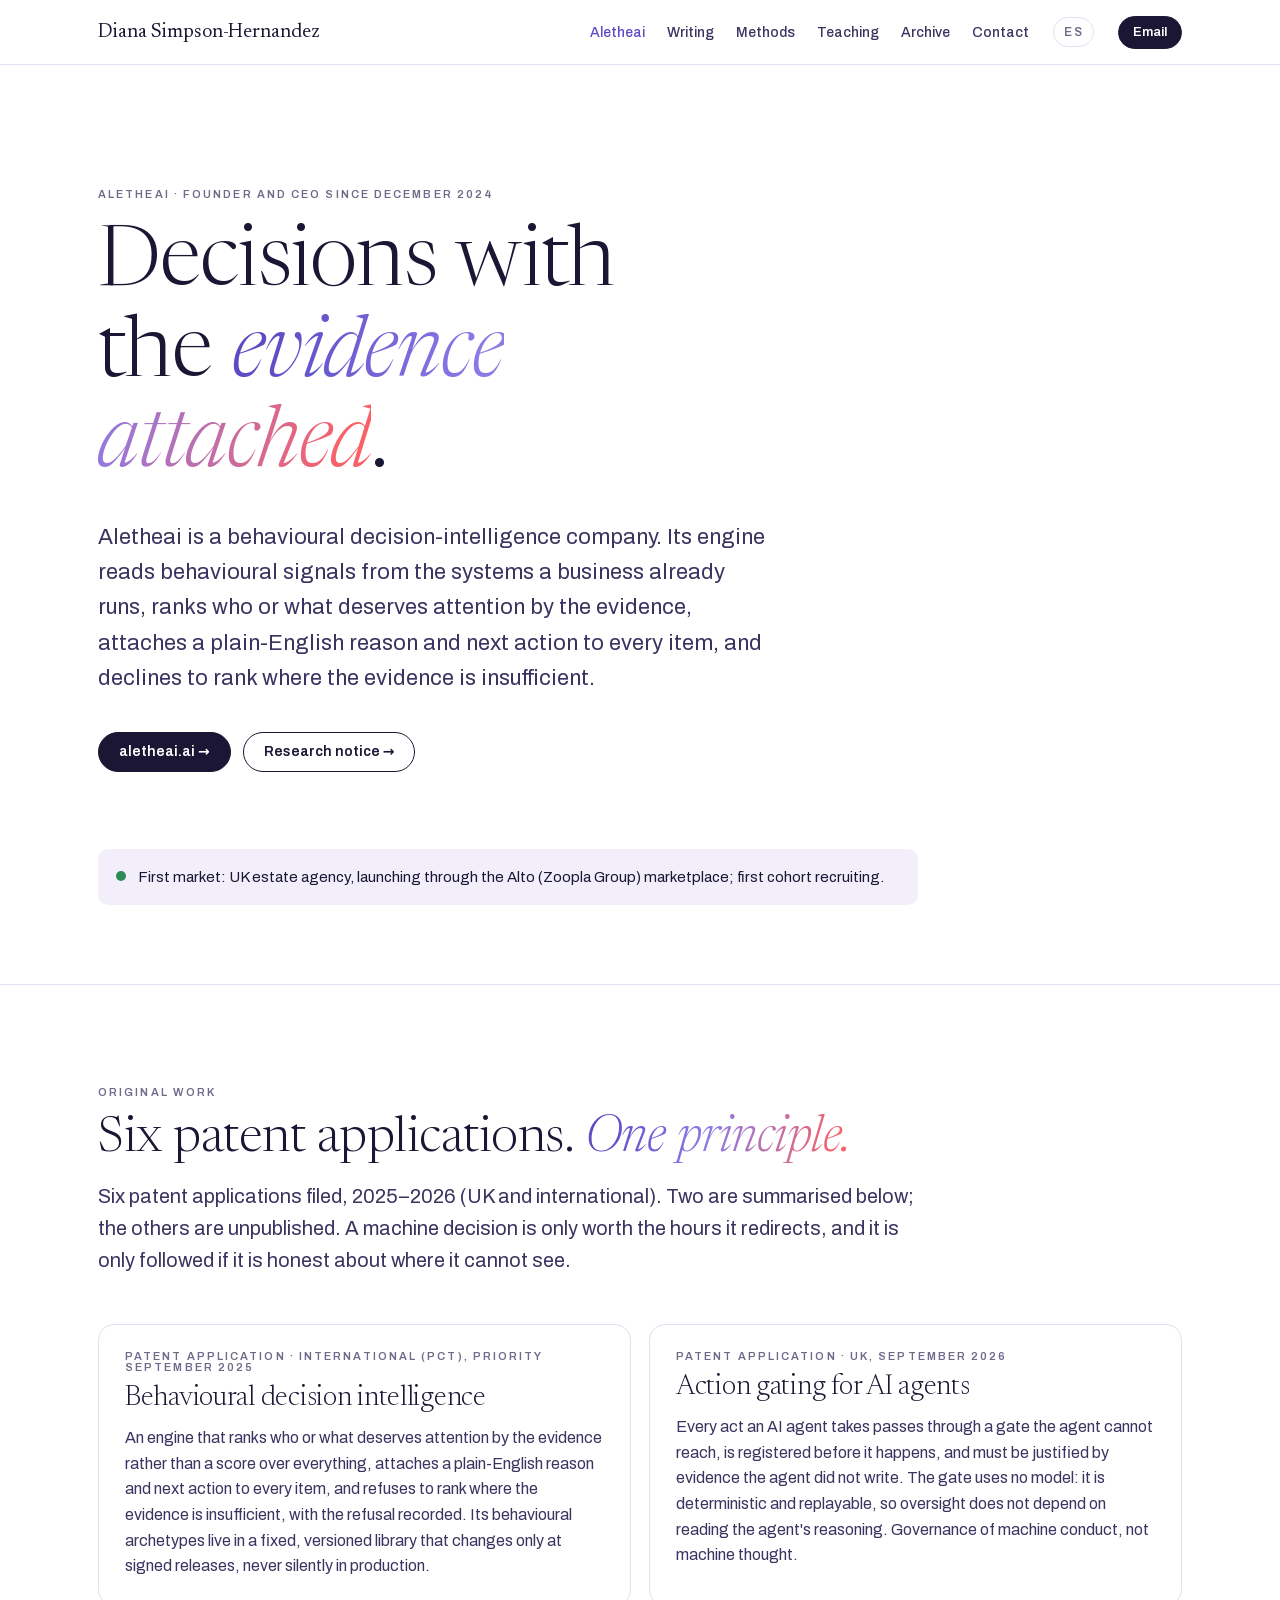
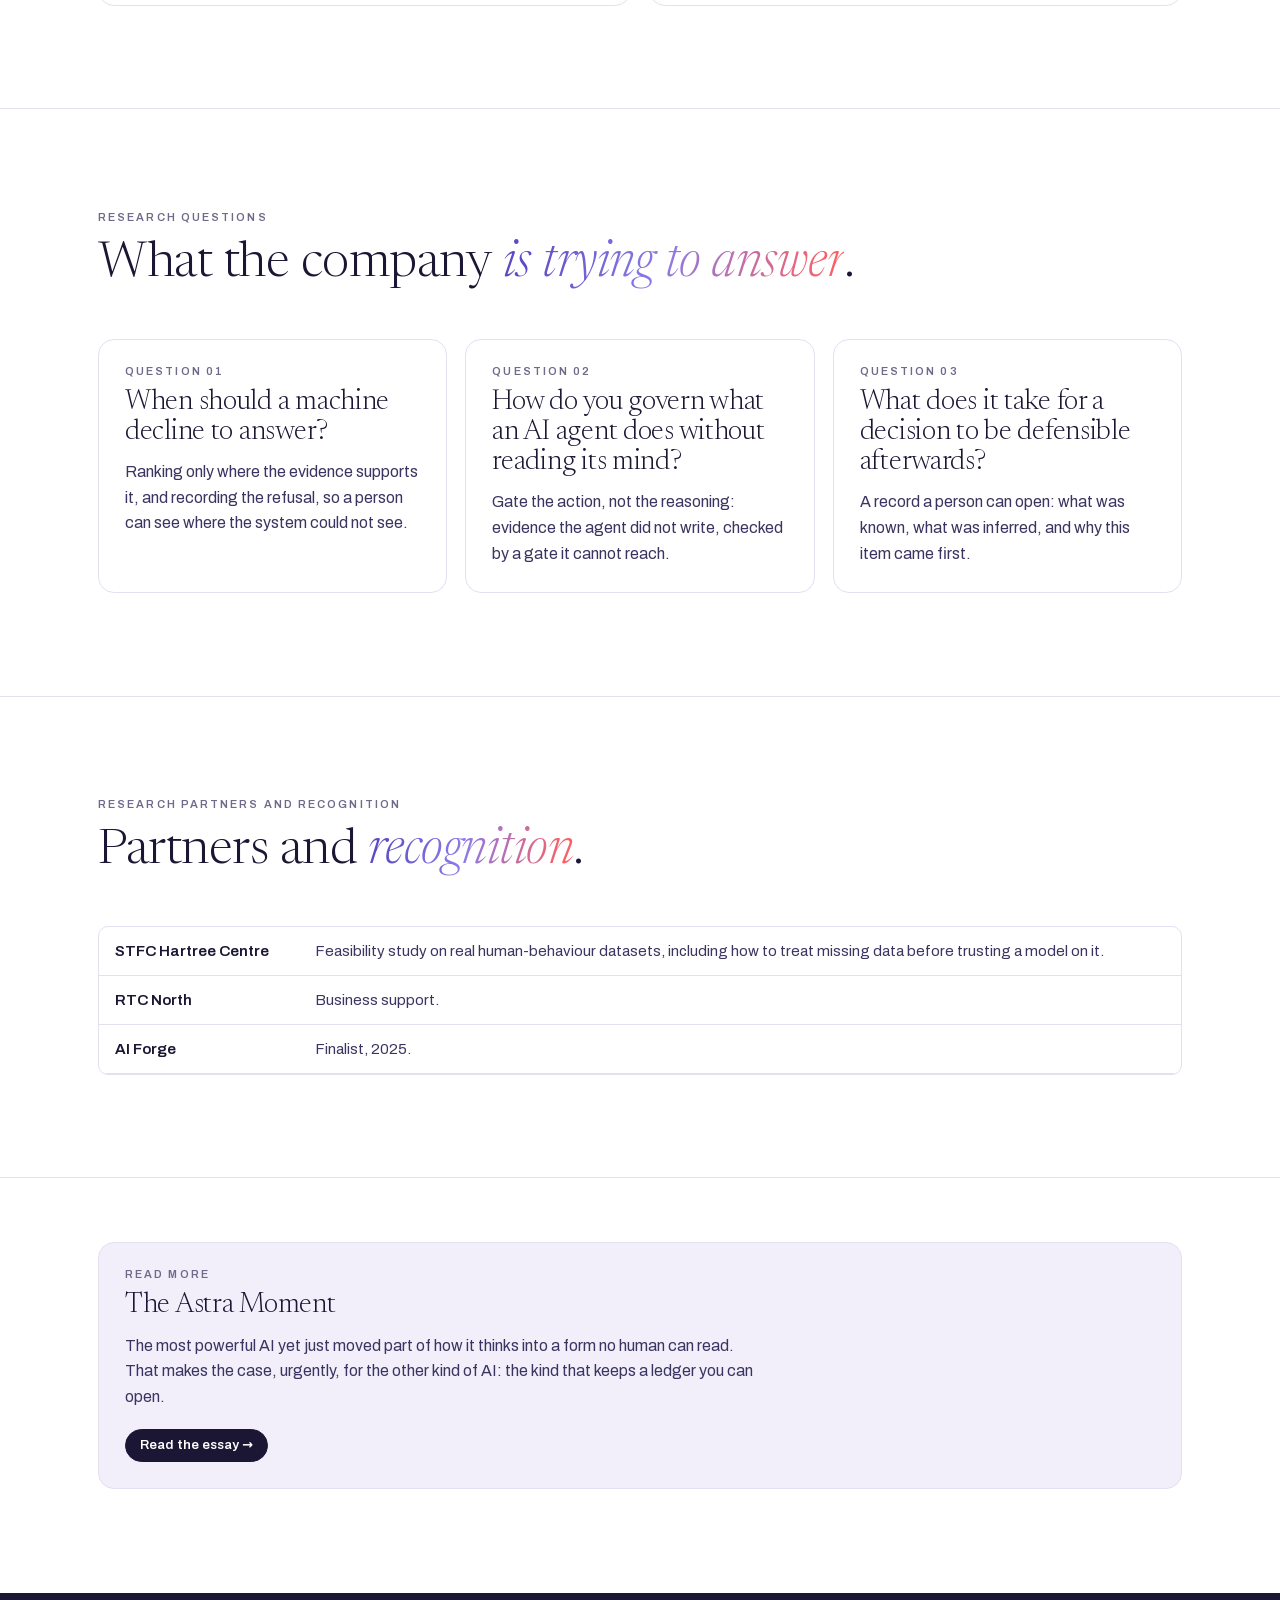
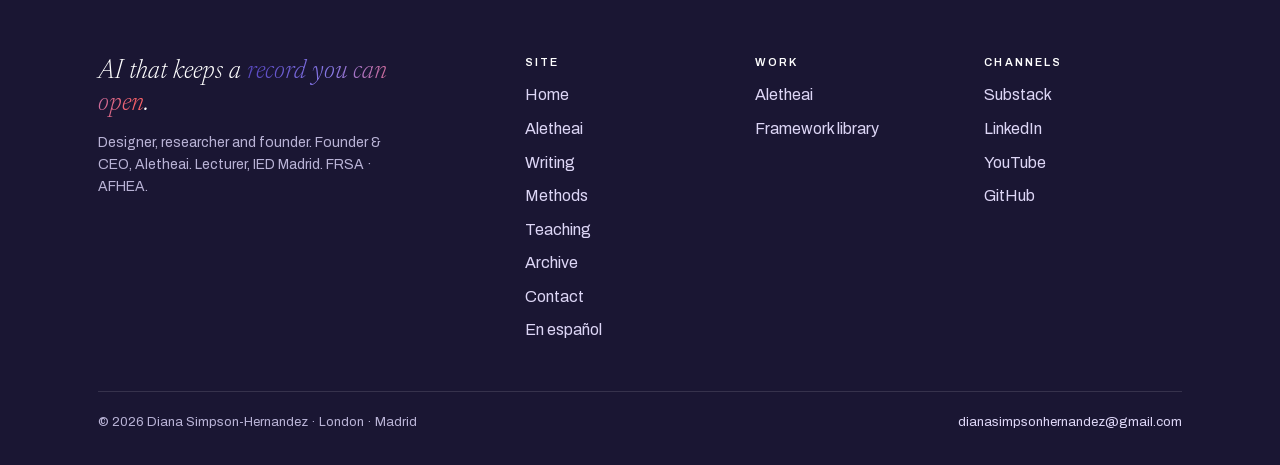
==== aletheai/index.html @ 9b70b7a6 "Site v5 live: researcher, entrepreneur and lecturer profile" ====
<!DOCTYPE html>
<html lang="en">
<head>
<meta charset="utf-8">
<meta name="viewport" content="width=device-width, initial-scale=1">
<title>Aletheai — behavioural decision intelligence | Diana Simpson-Hernandez</title>
<meta name="description" content="Aletheai ranks who deserves attention by the evidence, explains every ranking in plain English, and declines to rank where the evidence runs out. Six patent applications filed. Founded by Diana Simpson-Hernandez.">
<link rel="canonical" href="https://dianasimpsonhernandez.com/aletheai/">

<meta name="robots" content="index,follow,max-image-preview:large">
<meta name="author" content="Diana Simpson-Hernandez">
<meta name="theme-color" content="#1A1633">
<meta property="og:type" content="website">
<meta property="og:site_name" content="Diana Simpson-Hernandez">
<meta property="og:locale" content="en_GB">
<meta property="og:url" content="https://dianasimpsonhernandez.com/aletheai/">
<meta property="og:title" content="Decisions with the evidence attached.">
<meta property="og:description" content="Aletheai ranks who deserves attention by the evidence, explains every ranking in plain English, and declines to rank where the evidence runs out. Six patent applications filed. Founded by Diana Simpson-Hernandez.">
<meta property="og:image" content="https://dianasimpsonhernandez.com/assets/og/aletheai.png">
<meta property="og:image:width" content="1200"><meta property="og:image:height" content="630">
<meta property="og:image:alt" content="Decisions with the evidence attached.">
<meta name="twitter:card" content="summary_large_image">
<meta name="twitter:title" content="Decisions with the evidence attached.">
<meta name="twitter:description" content="Aletheai ranks who deserves attention by the evidence, explains every ranking in plain English, and declines to rank where the evidence runs out. Six patent applications filed. Founded by Diana Simpson-Hernandez.">
<meta name="twitter:image" content="https://dianasimpsonhernandez.com/assets/og/aletheai.png">
<link rel="icon" href="/assets/favicon.svg" type="image/svg+xml">
<link rel="icon" href="/favicon.ico" sizes="48x48">
<link rel="apple-touch-icon" href="/assets/apple-touch-icon.png">
<link rel="manifest" href="/assets/site.webmanifest">
<link rel="preload" href="/assets/fonts/Newsreader-var.woff2" as="font" type="font/woff2" crossorigin>
<link rel="preload" href="/assets/fonts/Archivo-var.woff2" as="font" type="font/woff2" crossorigin>
<link rel="stylesheet" href="/assets/fonts/fonts.css">
<link rel="stylesheet" href="/styles/site.css">
<link rel="sitemap" type="application/xml" href="/sitemap.xml">
<link rel="alternate" type="application/rss+xml" title="Diana Simpson-Hernandez on Substack" href="https://dianasimpsonhernandez.substack.com/feed">
<script defer src="https://cloud.umami.is/script.js" data-website-id="a98055b4-17b2-4091-b09e-3b3b5b34b4ad"></script>
<script type="application/ld+json">{"@context": "https://schema.org", "@graph": [{"@type": "Person", "@id": "https://dianasimpsonhernandez.com/#person", "name": "Diana Simpson-Hernandez", "alternateName": "Diana Simpson Hernandez", "url": "https://dianasimpsonhernandez.com/", "image": "https://dianasimpsonhernandez.com/assets/dshlogo.png", "jobTitle": "Founder & CEO, Aletheai", "description": "Designer, researcher and founder. Founder and CEO of Aletheai (behavioural decision intelligence; six patent applications filed). Lecturer at IED Madrid; mentor at London College of Communication (UAL). FRSA, AFHEA.", "email": "mailto:dianasimpsonhernandez@gmail.com", "knowsLanguage": ["en", "es"], "knowsAbout": ["Decision intelligence", "AI governance", "AI assurance", "Behavioural design", "Product design", "Speculative design", "AI-native product development"], "alumniOf": [{"@type": "CollegeOrUniversity", "name": "Royal College of Art"}, {"@type": "CollegeOrUniversity", "name": "Central Saint Martins, University of the Arts London"}], "memberOf": [{"@type": "Organization", "name": "Royal Society of Arts"}, {"@type": "Organization", "name": "Advance HE (Higher Education Academy)"}], "worksFor": {"@type": "Organization", "name": "Aletheai", "url": "https://aletheai.ai"}, "affiliation": [{"@type": "CollegeOrUniversity", "name": "IED Madrid"}, {"@type": "CollegeOrUniversity", "name": "London College of Communication, University of the Arts London"}], "sameAs": ["https://dianasimpsonhernandez.substack.com", "https://linkedin.com/in/dianasimpson", "https://www.youtube.com/@DianaSimpsonHernandez", "https://github.com/dsimpsonh", "https://aletheai.ai", "https://substack.com/@dianasimpsonhernandez"]}, {"@type": "WebSite", "@id": "https://dianasimpsonhernandez.com/#website", "url": "https://dianasimpsonhernandez.com/", "name": "Diana Simpson-Hernandez", "publisher": {"@id": "https://dianasimpsonhernandez.com/#person"}, "inLanguage": ["en-GB", "es"]}, {"@type": "Organization", "name": "Aletheai", "url": "https://aletheai.ai", "founder": {"@id": "https://dianasimpsonhernandez.com/#person"}, "foundingDate": "2024-12"}, {"@type": "BreadcrumbList", "itemListElement": [{"@type": "ListItem", "position": 1, "name": "Home", "item": "https://dianasimpsonhernandez.com/"}, {"@type": "ListItem", "position": 2, "name": "Aletheai", "item": "https://dianasimpsonhernandez.com/aletheai/"}]}]}</script>
</head>
<body>
<a class="skip" href="#main">Skip to content</a>
<header class="nav"><div class="wrap">
<a class="brand" href="/">Diana Simpson-Hernandez</a>
<ul><li><a href="/aletheai/" aria-current="page">Aletheai</a></li><li><a href="/writing/">Writing</a></li><li><a href="/methods/">Methods</a></li><li><a href="/teaching/">Teaching</a></li><li><a href="/archive/">Archive</a></li><li><a href="/contact/">Contact</a></li></ul>
<a class="lang" href="/es/" hreflang="es" lang="es" title="En español">ES</a>
<a href="mailto:dianasimpsonhernandez@gmail.com" class="btn sm cta" data-umami-event="email_click" data-umami-event-position="nav">Email</a>
</div></header>
<main id="main">

<section class="hero" style="border-top:0"><div class="wrap">
<span class="lab">Aletheai · founder and CEO since December 2024</span>
<h1 class="" style="margin-top:14px">Decisions with the <em>evidence attached</em>.</h1>
<p class="sub">Aletheai is a behavioural decision-intelligence company. Its engine reads behavioural signals from the systems a business already runs, ranks who or what deserves attention by the evidence, attaches a plain-English reason and next action to every item, and declines to rank where the evidence is insufficient.</p>
<div class="row"><a href="https://aletheai.ai" class="btn" data-umami-event="cta_click" data-umami-event-kind="aletheai-link" data-umami-event-position="aletheai-hero" target="_blank" rel="noopener">aletheai.ai →</a><a href="https://aletheai.ai/research-notice" class="btn ghost" data-umami-event="cta_click" data-umami-event-kind="aletheai-link" data-umami-event-position="aletheai-hero" target="_blank" rel="noopener">Research notice →</a></div>
</div></section>
<section class="tight" style="border-top:0;padding-top:0"><div class="wrap"><p class="status"><b></b><span>First market: UK estate agency, launching through the Alto (Zoopla Group) marketplace; first cohort recruiting.</span></p></div></section>
<section id="patents"><div class="wrap">
<div class="sh"><span class="lab">Original work</span><h2>Six patent applications. <em>One principle.</em></h2><p class="lede">Six patent applications filed, 2025–2026 (UK and international). Two are summarised below; the others are unpublished. A machine decision is only worth the hours it redirects, and it is only followed if it is honest about where it cannot see.</p></div>
<div class="grid g2x"><div class="card"><span class="lab">Patent application · international (PCT), priority September 2025</span><h3>Behavioural decision intelligence</h3><p>An engine that ranks who or what deserves attention by the evidence rather than a score over everything, attaches a plain-English reason and next action to every item, and refuses to rank where the evidence is insufficient, with the refusal recorded. Its behavioural archetypes live in a fixed, versioned library that changes only at signed releases, never silently in production.</p></div><div class="card"><span class="lab">Patent application · UK, September 2026</span><h3>Action gating for AI agents</h3><p>Every act an AI agent takes passes through a gate the agent cannot reach, is registered before it happens, and must be justified by evidence the agent did not write. The gate uses no model: it is deterministic and replayable, so oversight does not depend on reading the agent's reasoning. Governance of machine conduct, not machine thought.</p></div></div>
</div></section>
<section id="questions"><div class="wrap">
<div class="sh"><span class="lab">Research questions</span><h2>What the company <em>is trying to answer</em>.</h2></div>
<div class="grid g3 qgrid"><div class="card q"><span class="lab"></span><h3>When should a machine decline to answer?</h3><p>Ranking only where the evidence supports it, and recording the refusal, so a person can see where the system could not see.</p></div><div class="card q"><span class="lab"></span><h3>How do you govern what an AI agent does without reading its mind?</h3><p>Gate the action, not the reasoning: evidence the agent did not write, checked by a gate it cannot reach.</p></div><div class="card q"><span class="lab"></span><h3>What does it take for a decision to be defensible afterwards?</h3><p>A record a person can open: what was known, what was inferred, and why this item came first.</p></div></div>
</div></section>
<section id="partners"><div class="wrap">
<div class="sh"><span class="lab">Research partners and recognition</span><h2>Partners and <em>recognition</em>.</h2></div>
<div class="tbl"><table><tbody><tr><td><strong>STFC Hartree Centre</strong></td><td>Feasibility study on real human-behaviour datasets, including how to treat missing data before trusting a model on it.</td></tr><tr><td><strong>RTC North</strong></td><td>Business support.</td></tr><tr><td><strong>AI Forge</strong></td><td>Finalist, 2025.</td></tr></tbody></table></div>
</div></section>
<section class="tight"><div class="wrap"><div class="card tint" style="align-items:flex-start"><span class="lab">Read more</span>
<h3>The Astra Moment</h3><p style="max-width:70ch">The most powerful AI yet just moved part of how it thinks into a form no human can read. That makes the case, urgently, for the other kind of AI: the kind that keeps a ledger you can open.</p>
<div class="foot" style="justify-content:flex-start"><a href="https://dianasimpsonhernandez.substack.com/p/the-astra-moment" class="btn sm" data-umami-event="writing_open" data-umami-event-item="aletheai-page" target="_blank" rel="noopener">Read the essay →</a></div></div></div></section>
</main>
<footer><div class="wrap">
<div class="cols">
<div><p class="big">AI that keeps a <em class="grad">record you can open</em>.</p>
<p style="font-size:14px;max-width:38ch">Designer, researcher and founder. Founder &amp; CEO, Aletheai. Lecturer, IED Madrid. FRSA · AFHEA.</p></div>
<div><h4>Site</h4><ul><li><a href="/">Home</a></li><li><a href="/aletheai/">Aletheai</a></li><li><a href="/writing/">Writing</a></li><li><a href="/methods/">Methods</a></li><li><a href="/teaching/">Teaching</a></li><li><a href="/archive/">Archive</a></li><li><a href="/contact/">Contact</a></li><li><a href="/es/">En español</a></li></ul></div>
<div><h4>Work</h4><ul><li><a href="https://aletheai.ai" target="_blank" rel="noopener">Aletheai</a></li><li><a href="https://frameworks.dianasimpsonhernandez.com/">Framework library</a></li></ul></div>
<div><h4>Channels</h4><ul><li><a href="https://dianasimpsonhernandez.substack.com?utm_source=dsh-site&utm_medium=footer&utm_campaign=substack" target="_blank" rel="noopener" data-umami-event="channel_click" data-umami-event-channel="substack" data-umami-event-position="footer">Substack</a></li><li><a href="https://linkedin.com/in/dianasimpson?utm_source=dsh-site&utm_medium=footer&utm_campaign=linkedin" target="_blank" rel="noopener" data-umami-event="channel_click" data-umami-event-channel="linkedin" data-umami-event-position="footer">LinkedIn</a></li><li><a href="https://www.youtube.com/@DianaSimpsonHernandez?utm_source=dsh-site&utm_medium=footer&utm_campaign=youtube" target="_blank" rel="noopener" data-umami-event="channel_click" data-umami-event-channel="youtube" data-umami-event-position="footer">YouTube</a></li><li><a href="https://github.com/dsimpsonh?utm_source=dsh-site&utm_medium=footer&utm_campaign=github" target="_blank" rel="noopener" data-umami-event="channel_click" data-umami-event-channel="github" data-umami-event-position="footer">GitHub</a></li></ul></div>
</div>
<div class="base"><span>© 2026 Diana Simpson-Hernandez · London · Madrid</span>
<a href="mailto:dianasimpsonhernandez@gmail.com" data-umami-event="email_click" data-umami-event-position="footer">dianasimpsonhernandez@gmail.com</a></div>
</div></footer>
<script>
(function(){
  var toast;
  function say(addr,copied){
    if(!toast){toast=document.createElement('div');toast.className='etoast';toast.setAttribute('role','status');toast.setAttribute('aria-live','polite');document.body.appendChild(toast);}
    toast.innerHTML='<i>✓</i><div><b>'+addr+'</b> <span>'+(copied?'copied — opening your email app':'— opening your email app')+'</span></div>';
    toast.classList.add('on'); clearTimeout(toast._t); toast._t=setTimeout(function(){toast.classList.remove('on')},3800);
  }
  document.querySelectorAll('a[href^="mailto:"]').forEach(function(a){
    a.addEventListener('click',function(){
      var addr=a.getAttribute('href').slice(7).split('?')[0];
      var p=navigator.clipboard&&window.isSecureContext?navigator.clipboard.writeText(addr):Promise.reject();
      p.then(function(){say(addr,true)},function(){say(addr,false)});
    });
  });
})();
</script>
</body></html>
---- assets/fonts/fonts.css ----
@font-face{font-family:'Newsreader';font-style:normal;font-weight:300 500;font-display:swap;src:url('/assets/fonts/Newsreader-var.woff2') format('woff2')}
@font-face{font-family:'Newsreader';font-style:italic;font-weight:300 500;font-display:swap;src:url('/assets/fonts/Newsreader-var-italic.woff2') format('woff2')}
@font-face{font-family:'Archivo';font-style:normal;font-weight:400 700;font-display:swap;src:url('/assets/fonts/Archivo-var.woff2') format('woff2')}
---- styles/site.css ----
:root{--ink:#1A1633;--deep:#2A1B5E;--purple:#5B4BC4;--violet:#8A7BE8;--coral:#F96167;--coral-ink:#B3252B;
--pop:#D9D1FF;--lilac:#F2EFFB;--lilac-2:#EAE6FB;--line:#E3E0F0;--muted:#6E6A8A;--body-ink:#3A3560;--white:#fff;
--grad:linear-gradient(100deg,#5B4BC4 6%,#8A7BE8 46%,#F96167 94%);
--display:'Newsreader',Georgia,serif;--sans:'Archivo',system-ui,-apple-system,sans-serif;
--r:16px;--rs:10px;--max:1180px;--gutter:clamp(16px,4vw,48px)}
*{box-sizing:border-box}html{scroll-behavior:smooth;-webkit-text-size-adjust:100%}
body{margin:0;background:var(--white);color:var(--body-ink);font:16px/1.6 var(--sans);-webkit-font-smoothing:antialiased}
img{max-width:100%;height:auto}a{color:var(--purple);text-decoration:none}a:hover{text-decoration:underline}
h1,h2,h3{color:var(--ink);font-weight:300;font-family:var(--display);letter-spacing:-.01em;line-height:1.08;margin:0}
h1{font-size:clamp(40px,7vw,84px)}h2{font-size:clamp(30px,4.2vw,50px)}h3{font-size:clamp(22px,2.4vw,28px)}
h1 em,h2 em,h3 em,.grad{font-style:italic;background:var(--grad);-webkit-background-clip:text;background-clip:text;color:transparent}
p{margin:0 0 1em}strong{color:var(--ink);font-weight:600}
.wrap{max-width:var(--max);margin:0 auto;padding:0 var(--gutter)}
.lab{font:600 11px/1 var(--sans);letter-spacing:.19em;text-transform:uppercase;color:var(--muted)}
.lab.coral{color:var(--coral-ink)}
.num{font-variant-numeric:tabular-nums}
section{padding:clamp(56px,8vw,112px) 0;border-top:1px solid var(--line)}
section.tight{padding:clamp(40px,5vw,72px) 0}
.sh{display:flex;flex-direction:column;gap:14px;margin-bottom:clamp(28px,4vw,48px);max-width:820px}
.sh p.lede{font-size:clamp(17px,1.6vw,20px);color:var(--body-ink);margin:0}
/* nav */
.nav{position:sticky;top:0;z-index:20;background:rgba(255,255,255,.92);backdrop-filter:saturate(1.4) blur(10px);border-bottom:1px solid var(--line)}
.nav .wrap{display:flex;align-items:center;gap:24px;min-height:64px}
.brand{font-family:var(--display);font-size:20px;color:var(--ink);white-space:nowrap}
.brand:hover{text-decoration:none}
.nav ul{display:flex;gap:22px;list-style:none;margin:0 0 0 auto;padding:0}
.nav li a{font-size:14px;font-weight:500;color:var(--body-ink)}
.nav li a[aria-current]{color:var(--purple)}
.nav .cta{margin-left:auto}
.btn{display:inline-flex;align-items:center;gap:8px;padding:12px 20px;border-radius:999px;font-weight:600;font-size:14px;line-height:1;
background:var(--ink);color:#fff;border:1px solid var(--ink);white-space:nowrap}
.btn:hover{background:var(--deep);text-decoration:none}
.btn.ghost{background:transparent;color:var(--ink)}.btn.ghost:hover{background:var(--lilac)}
.btn.coral{background:var(--coral);border-color:var(--coral);color:#1A1633}.btn.coral:hover{background:#f74d54}
.btn.sm{padding:9px 14px;font-size:13px}
@media(max-width:760px){.nav ul{display:none}.nav .cta{margin-left:auto}}
/* hero */
.hero{padding:clamp(56px,9vw,128px) 0 clamp(40px,6vw,80px)}
.hero .eyebrow{display:flex;flex-wrap:wrap;gap:8px 20px;margin-bottom:28px}
.hero h1{max-width:12ch}
.hero .sub{font-size:clamp(18px,1.8vw,22px);max-width:56ch;margin:28px 0 36px;color:var(--body-ink)}
.hero .row{display:flex;flex-wrap:wrap;gap:12px}
/* doors */
.doors{display:grid;grid-template-columns:repeat(auto-fit,minmax(250px,1fr));gap:14px}
.door{display:block;padding:24px;border:1px solid var(--line);border-radius:var(--r);background:var(--lilac);color:var(--ink);transition:transform .15s,box-shadow .15s}
.door:hover{text-decoration:none;transform:translateY(-2px);box-shadow:0 12px 30px -18px rgba(42,27,94,.35)}
.door .lab{margin-bottom:10px}.door h3{margin-bottom:6px}.door p{margin:0;color:var(--body-ink);font-size:15px}
.door .go{display:block;margin-top:14px;font-weight:600;color:var(--purple)}
/* grids + cards */
.grid{display:grid;gap:18px}.g2{grid-template-columns:repeat(auto-fit,minmax(300px,1fr))}.g3{grid-template-columns:repeat(auto-fit,minmax(260px,1fr))}.g2x{grid-template-columns:1fr 1fr}@media(max-width:720px){.g2x{grid-template-columns:1fr}}
.card{border:1px solid var(--line);border-radius:var(--r);padding:26px;background:#fff;display:flex;flex-direction:column;gap:10px;min-width:0}
.card.tint{background:var(--lilac)}.card.dark{background:var(--deep);color:#DDD6F6;border-color:transparent}
.card.dark h3,.card.dark strong{color:#fff}.card.dark .lab{color:var(--pop)}.card.dark a{color:#fff}
.card h3{margin-bottom:2px}.card p{margin:0}.card .foot{margin-top:auto;padding-top:10px;display:flex;flex-wrap:wrap;gap:10px;align-items:center;justify-content:space-between}
.card .price{font-family:var(--display);font-size:28px;color:var(--ink)}.card .price small{font:500 13px var(--sans);color:var(--muted)}
.line{font-family:var(--display);font-style:italic;font-size:clamp(20px,2vw,24px);color:var(--ink);line-height:1.3}
/* stats */
.stats{display:grid;grid-template-columns:repeat(auto-fit,minmax(150px,1fr));gap:14px}
.stat{padding:22px;border-radius:var(--rs);background:var(--lilac)}
.stat b{display:block;font:300 44px/1 var(--display);color:var(--ink);margin-bottom:8px}
.stat span{font-size:14px;color:var(--muted)}
/* testimonial */
.quote{background:var(--deep);color:#EDE9FB;border-radius:var(--r);padding:clamp(28px,4vw,56px);display:grid;gap:28px;grid-template-columns:1.2fr .8fr}
.quote blockquote{margin:0;font:italic 300 clamp(26px,3.2vw,40px)/1.2 var(--display);color:#fff}
.quote blockquote::before{content:'“';color:var(--coral)}
.quote .who{margin-top:22px;font-size:14px;color:#C9C0F0}.quote .who b{display:block;color:#fff;font-weight:600}
.quote .side{display:flex;flex-direction:column;gap:16px;font-size:15px}
.quote .side p{margin:0;padding-left:16px;border-left:2px solid var(--coral);color:#DDD6F6}
.quote .side a{color:#fff;font-weight:600}
@media(max-width:820px){.quote{grid-template-columns:1fr}}
/* tables + lists */
table{width:100%;border-collapse:collapse;font-size:15px}th,td{text-align:left;padding:12px 10px;border-bottom:1px solid var(--line);vertical-align:top}
th{font:600 11px/1.2 var(--sans);letter-spacing:.14em;text-transform:uppercase;color:var(--muted)}
td.num,th.num{text-align:right;font-variant-numeric:tabular-nums;white-space:nowrap}
.tbl{overflow-x:auto;border:1px solid var(--line);border-radius:var(--rs)}
.tbl table{min-width:560px}.tbl td,.tbl th{padding:12px 16px}
ul.clean{list-style:none;padding:0;margin:0;display:grid;gap:10px}ul.clean li{padding-left:18px;position:relative}
ul.clean li::before{content:'';position:absolute;left:0;top:.62em;width:8px;height:8px;border-radius:50%;background:var(--violet)}
.yes li::before{background:#2E8B57}.no li::before{background:var(--coral)}
.facts{display:grid;grid-template-columns:repeat(4,1fr);gap:1px;background:var(--line);border:1px solid var(--line);border-radius:var(--rs);overflow:hidden}
.facts div{background:#fff;padding:18px}.facts .lab{display:block;margin-bottom:6px}@media(max-width:860px){.facts{grid-template-columns:1fr 1fr}}@media(max-width:480px){.facts{grid-template-columns:1fr}}.facts b{font-size:17px;color:var(--ink);font-weight:600}
/* channels */
.chan{display:grid;grid-template-columns:repeat(auto-fit,minmax(220px,1fr));gap:12px}
.chan a{display:block;padding:18px 20px;border:1px solid var(--line);border-radius:var(--rs);color:var(--ink)}
.chan a:hover{background:var(--lilac);text-decoration:none}.chan b{display:block;font-weight:600;margin-bottom:4px}.chan span{font-size:14px;color:var(--muted)}
/* prose */
.prose{max-width:72ch}.prose p{font-size:17px}
.two{display:grid;grid-template-columns:1.1fr .9fr;gap:40px}@media(max-width:820px){.two{grid-template-columns:1fr}}
.roles li{display:flex;justify-content:space-between;gap:16px;padding:10px 0;border-bottom:1px solid var(--line);font-size:15px}
.roles li span:last-child{color:var(--muted);white-space:nowrap}
/* footer */
footer{background:var(--ink);color:#B9B3D6;padding:64px 0 32px;margin-top:40px}
footer .cols{display:grid;grid-template-columns:2fr 1fr 1fr 1fr;gap:32px}
footer h4{color:#fff;font:600 11px/1 var(--sans);letter-spacing:.19em;text-transform:uppercase;margin:0 0 14px}
footer ul{list-style:none;margin:0;padding:0;display:grid;gap:8px}footer a{color:#DDD6F6}footer .big{font:italic 300 26px/1.2 var(--display);color:#fff;max-width:22ch;margin:0 0 12px}
footer .base{margin-top:48px;padding-top:20px;border-top:1px solid rgba(255,255,255,.12);font-size:13px;display:flex;flex-wrap:wrap;gap:12px;justify-content:space-between}
@media(max-width:820px){footer .cols{grid-template-columns:1fr 1fr}}@media(max-width:480px){footer .cols{grid-template-columns:1fr}}
/* email toast */
.etoast{position:fixed;left:50%;bottom:28px;transform:translateX(-50%) translateY(12px);z-index:60;display:flex;align-items:center;gap:10px;max-width:min(560px,calc(100vw - 32px));padding:12px 16px;border-radius:999px;background:#1A1633;color:#fff;font:500 14px/1.3 var(--sans);box-shadow:0 18px 40px -18px rgba(26,22,51,.6);opacity:0;pointer-events:none;transition:opacity .22s ease,transform .22s ease}
.etoast.on{opacity:1;transform:translateX(-50%) translateY(0)}
.etoast i{flex:0 0 auto;width:18px;height:18px;border-radius:50%;background:#F96167;display:inline-grid;place-items:center;font-style:normal;font-size:11px;color:#1A1633;font-weight:800}
.etoast b{font-weight:600;white-space:nowrap}
.etoast span{color:#C9C0F0}
@media(prefers-reduced-motion:reduce){.etoast{transition:none}}
@media(max-width:480px){.etoast{width:calc(100vw - 32px);border-radius:14px;align-items:flex-start;padding:12px 14px}.etoast i{margin-top:1px}.etoast b{white-space:normal;overflow-wrap:anywhere}}
.skip{position:absolute;left:-999px;top:0;background:#fff;padding:8px}.skip:focus{left:8px;z-index:99}
@media(prefers-reduced-motion:reduce){*{transition:none!important;scroll-behavior:auto!important}}
/* v5 · editorial profile */
.hero h1.name{max-width:16ch}
.entries{display:grid;border-top:1px solid var(--line)}
.entry{display:grid;grid-template-columns:150px minmax(0,1fr) auto;gap:6px 28px;padding:22px 0;border-bottom:1px solid var(--line);align-items:baseline}
.entry time,.entry .when{font:600 12px/1.4 var(--sans);letter-spacing:.08em;text-transform:uppercase;color:var(--muted)}
.entry h3{font-size:clamp(21px,2.1vw,26px)}.entry h3 a{color:var(--ink)}.entry h3 a:hover{color:var(--purple);text-decoration:none}
.entry .dek{margin:8px 0 0;color:var(--body-ink);max-width:68ch}
.entry .meta{font-size:13px;color:var(--muted);white-space:nowrap}
.entry.feature{padding:30px 0}.entry.feature h3{font-size:clamp(26px,3vw,36px)}
@media(max-width:720px){.entry{grid-template-columns:1fr}.entry .meta{white-space:normal}}
.rlist{list-style:none;margin:0;padding:0;border-top:1px solid var(--line)}
.rlist li{display:grid;grid-template-columns:190px minmax(0,1fr);gap:4px 28px;padding:18px 0;border-bottom:1px solid var(--line)}
.rlist .yrs{font:600 12px/1.6 var(--sans);letter-spacing:.08em;text-transform:uppercase;color:var(--muted)}
.rlist b{display:block;color:var(--ink);font-weight:600}.rlist .org{color:var(--purple);font-weight:500}.rlist p{margin:6px 0 0;font-size:15px;max-width:70ch}
@media(max-width:720px){.rlist li{grid-template-columns:1fr}}
.q{counter-increment:q}.q .lab::before{content:"Question 0" counter(q)}
.qgrid{counter-reset:q}
.side h4{margin:0 0 12px}.side ul+h4{margin-top:28px}
.side ul.clean{font-size:15px}
.lang{font:600 12px/1 var(--sans);letter-spacing:.12em;color:var(--muted);border:1px solid var(--line);border-radius:999px;padding:8px 10px}
.lang:hover{color:var(--purple);text-decoration:none;border-color:var(--violet)}
.nav .cta{margin-left:0}
@media(max-width:760px){.nav .lang{margin-left:auto}}
@media(max-width:440px){.nav .wrap{gap:10px}.brand{font-size:17px}.nav .btn.sm{padding:8px 11px}}
.status{display:flex;gap:12px;align-items:flex-start;padding:16px 18px;border-radius:var(--rs);background:var(--lilac);font-size:15px;color:var(--ink);max-width:820px}
.status b{flex:0 0 auto;width:10px;height:10px;margin-top:6px;border-radius:50%;background:#2E8B57}
.book{display:grid;grid-template-columns:auto 1fr;gap:28px;align-items:center}
.book .cover{width:120px;aspect-ratio:2/3;border-radius:6px;background:var(--grad);display:flex;align-items:flex-end;padding:12px;color:#fff;font:italic 300 17px/1.1 var(--display);box-shadow:0 18px 30px -18px rgba(42,27,94,.6)}
@media(max-width:520px){.book{grid-template-columns:1fr}}
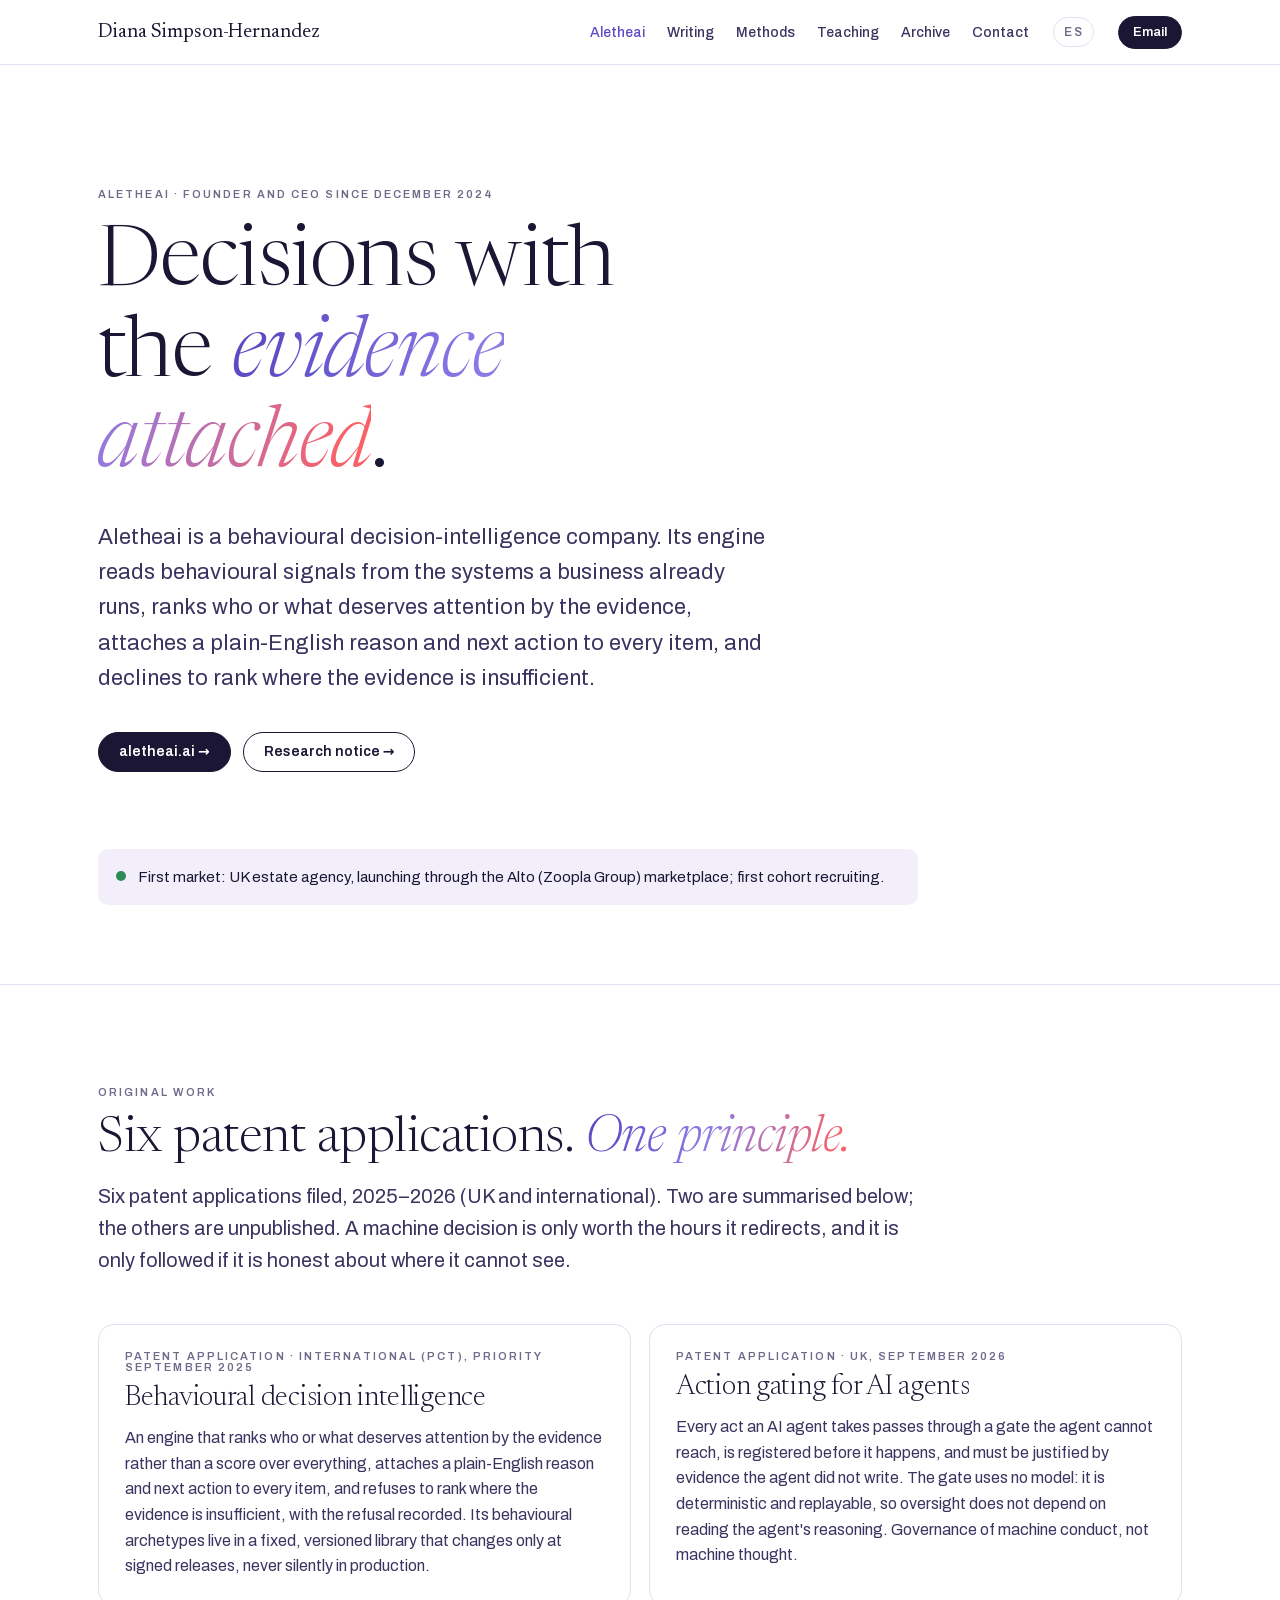
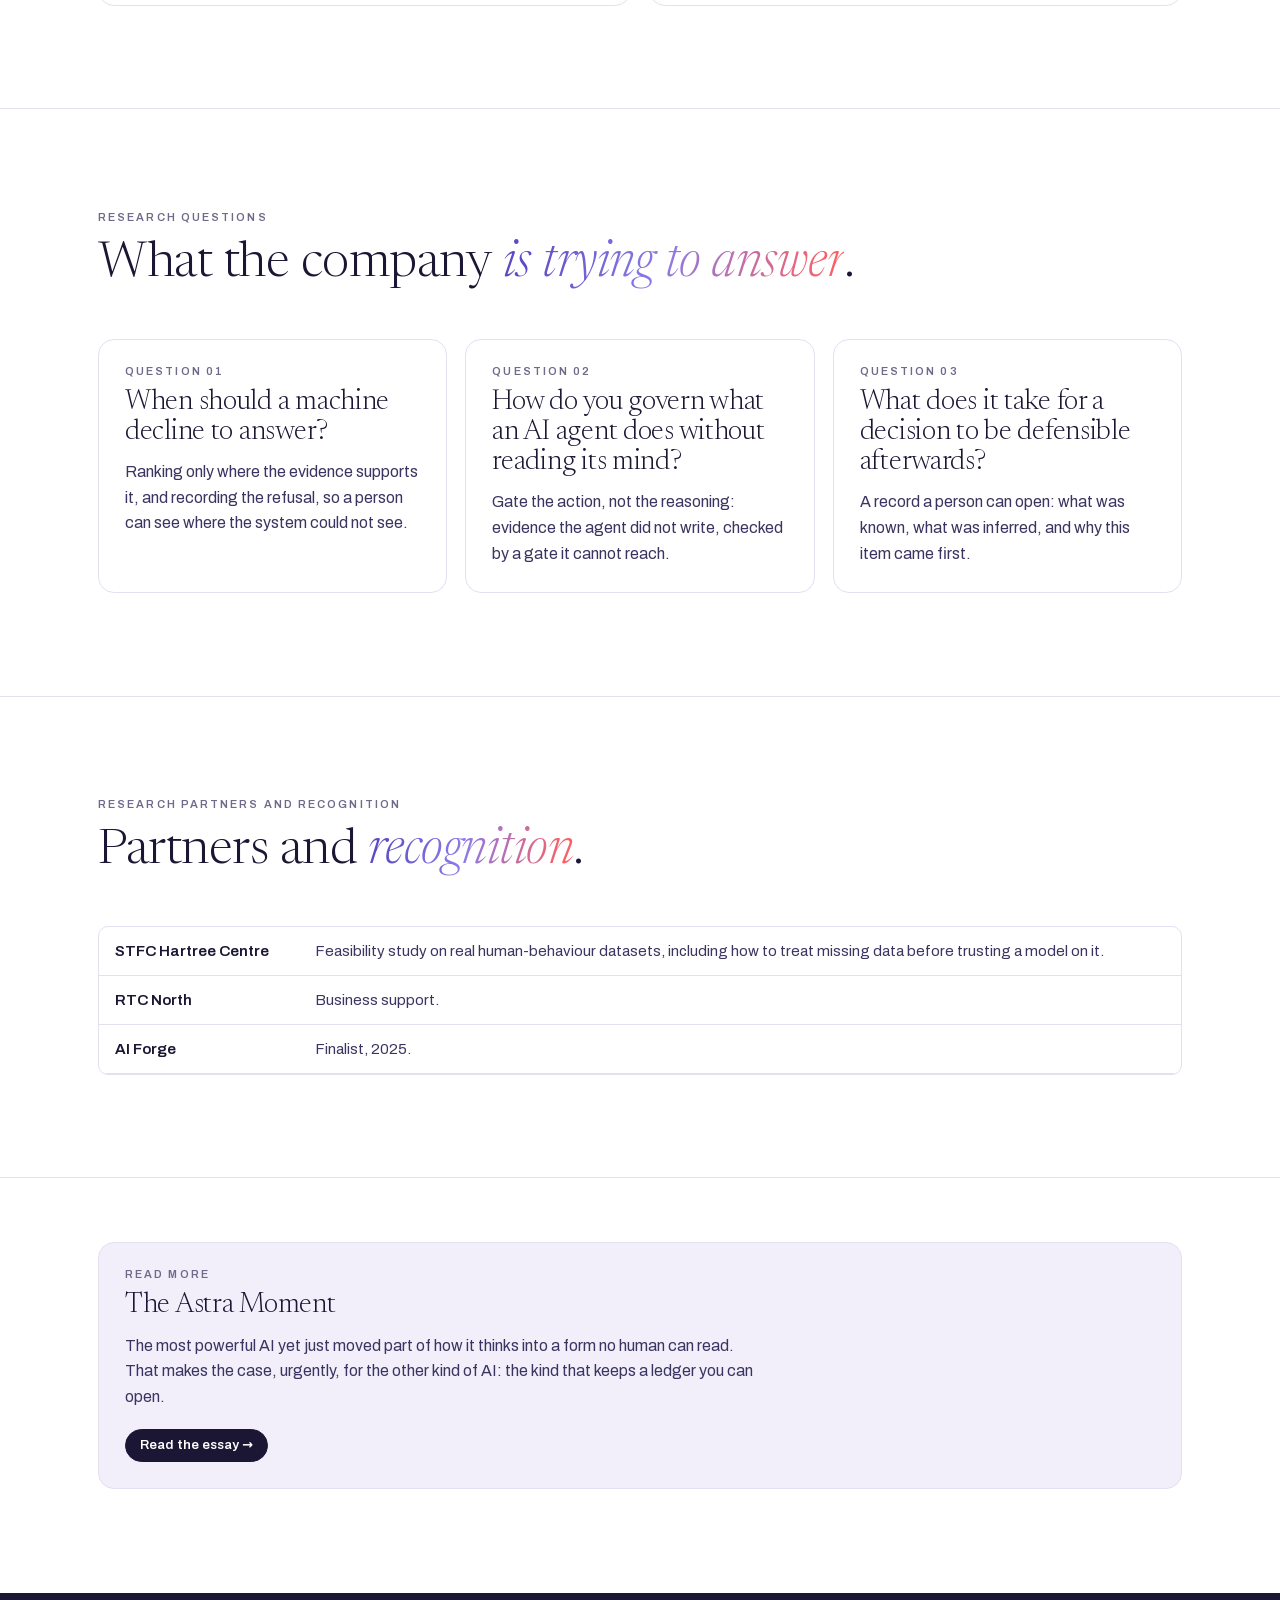
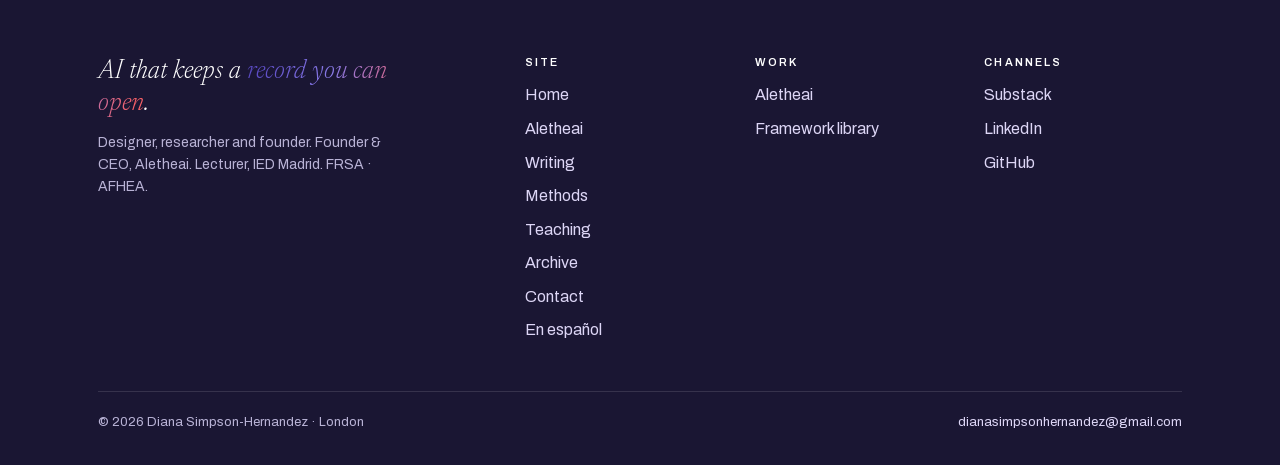
==== commit a45cb53d: "Site v5: London remote-first (no Madrid as a location), YouTube off until it has content, worked-exa" ====
--- a/aletheai/index.html
+++ b/aletheai/index.html
@@ -34,7 +34,7 @@
 <link rel="sitemap" type="application/xml" href="/sitemap.xml">
 <link rel="alternate" type="application/rss+xml" title="Diana Simpson-Hernandez on Substack" href="https://dianasimpsonhernandez.substack.com/feed">
 <script defer src="https://cloud.umami.is/script.js" data-website-id="a98055b4-17b2-4091-b09e-3b3b5b34b4ad"></script>
-<script type="application/ld+json">{"@context": "https://schema.org", "@graph": [{"@type": "Person", "@id": "https://dianasimpsonhernandez.com/#person", "name": "Diana Simpson-Hernandez", "alternateName": "Diana Simpson Hernandez", "url": "https://dianasimpsonhernandez.com/", "image": "https://dianasimpsonhernandez.com/assets/dshlogo.png", "jobTitle": "Founder & CEO, Aletheai", "description": "Designer, researcher and founder. Founder and CEO of Aletheai (behavioural decision intelligence; six patent applications filed). Lecturer at IED Madrid; mentor at London College of Communication (UAL). FRSA, AFHEA.", "email": "mailto:dianasimpsonhernandez@gmail.com", "knowsLanguage": ["en", "es"], "knowsAbout": ["Decision intelligence", "AI governance", "AI assurance", "Behavioural design", "Product design", "Speculative design", "AI-native product development"], "alumniOf": [{"@type": "CollegeOrUniversity", "name": "Royal College of Art"}, {"@type": "CollegeOrUniversity", "name": "Central Saint Martins, University of the Arts London"}], "memberOf": [{"@type": "Organization", "name": "Royal Society of Arts"}, {"@type": "Organization", "name": "Advance HE (Higher Education Academy)"}], "worksFor": {"@type": "Organization", "name": "Aletheai", "url": "https://aletheai.ai"}, "affiliation": [{"@type": "CollegeOrUniversity", "name": "IED Madrid"}, {"@type": "CollegeOrUniversity", "name": "London College of Communication, University of the Arts London"}], "sameAs": ["https://dianasimpsonhernandez.substack.com", "https://linkedin.com/in/dianasimpson", "https://www.youtube.com/@DianaSimpsonHernandez", "https://github.com/dsimpsonh", "https://aletheai.ai", "https://substack.com/@dianasimpsonhernandez"]}, {"@type": "WebSite", "@id": "https://dianasimpsonhernandez.com/#website", "url": "https://dianasimpsonhernandez.com/", "name": "Diana Simpson-Hernandez", "publisher": {"@id": "https://dianasimpsonhernandez.com/#person"}, "inLanguage": ["en-GB", "es"]}, {"@type": "Organization", "name": "Aletheai", "url": "https://aletheai.ai", "founder": {"@id": "https://dianasimpsonhernandez.com/#person"}, "foundingDate": "2024-12"}, {"@type": "BreadcrumbList", "itemListElement": [{"@type": "ListItem", "position": 1, "name": "Home", "item": "https://dianasimpsonhernandez.com/"}, {"@type": "ListItem", "position": 2, "name": "Aletheai", "item": "https://dianasimpsonhernandez.com/aletheai/"}]}]}</script>
+<script type="application/ld+json">{"@context": "https://schema.org", "@graph": [{"@type": "Person", "@id": "https://dianasimpsonhernandez.com/#person", "name": "Diana Simpson-Hernandez", "alternateName": "Diana Simpson Hernandez", "url": "https://dianasimpsonhernandez.com/", "image": "https://dianasimpsonhernandez.com/assets/dshlogo.png", "jobTitle": "Founder & CEO, Aletheai", "description": "Designer, researcher and founder. Founder and CEO of Aletheai (behavioural decision intelligence; six patent applications filed). Lecturer at IED Madrid; mentor at London College of Communication (UAL). FRSA, AFHEA.", "email": "mailto:dianasimpsonhernandez@gmail.com", "knowsLanguage": ["en", "es"], "knowsAbout": ["Decision intelligence", "AI governance", "AI assurance", "Behavioural design", "Product design", "Speculative design", "AI-native product development"], "alumniOf": [{"@type": "CollegeOrUniversity", "name": "Royal College of Art"}, {"@type": "CollegeOrUniversity", "name": "Central Saint Martins, University of the Arts London"}], "memberOf": [{"@type": "Organization", "name": "Royal Society of Arts"}, {"@type": "Organization", "name": "Advance HE (Higher Education Academy)"}], "worksFor": {"@type": "Organization", "name": "Aletheai", "url": "https://aletheai.ai"}, "affiliation": [{"@type": "CollegeOrUniversity", "name": "IED Madrid"}, {"@type": "CollegeOrUniversity", "name": "London College of Communication, University of the Arts London"}], "sameAs": ["https://dianasimpsonhernandez.substack.com", "https://linkedin.com/in/dianasimpson", "https://github.com/dsimpsonh", "https://aletheai.ai", "https://substack.com/@dianasimpsonhernandez"]}, {"@type": "WebSite", "@id": "https://dianasimpsonhernandez.com/#website", "url": "https://dianasimpsonhernandez.com/", "name": "Diana Simpson-Hernandez", "publisher": {"@id": "https://dianasimpsonhernandez.com/#person"}, "inLanguage": ["en-GB", "es"]}, {"@type": "Organization", "name": "Aletheai", "url": "https://aletheai.ai", "founder": {"@id": "https://dianasimpsonhernandez.com/#person"}, "foundingDate": "2024-12"}, {"@type": "BreadcrumbList", "itemListElement": [{"@type": "ListItem", "position": 1, "name": "Home", "item": "https://dianasimpsonhernandez.com/"}, {"@type": "ListItem", "position": 2, "name": "Aletheai", "item": "https://dianasimpsonhernandez.com/aletheai/"}]}]}</script>
 </head>
 <body>
 <a class="skip" href="#main">Skip to content</a>
@@ -75,9 +75,9 @@
 <p style="font-size:14px;max-width:38ch">Designer, researcher and founder. Founder &amp; CEO, Aletheai. Lecturer, IED Madrid. FRSA · AFHEA.</p></div>
 <div><h4>Site</h4><ul><li><a href="/">Home</a></li><li><a href="/aletheai/">Aletheai</a></li><li><a href="/writing/">Writing</a></li><li><a href="/methods/">Methods</a></li><li><a href="/teaching/">Teaching</a></li><li><a href="/archive/">Archive</a></li><li><a href="/contact/">Contact</a></li><li><a href="/es/">En español</a></li></ul></div>
 <div><h4>Work</h4><ul><li><a href="https://aletheai.ai" target="_blank" rel="noopener">Aletheai</a></li><li><a href="https://frameworks.dianasimpsonhernandez.com/">Framework library</a></li></ul></div>
-<div><h4>Channels</h4><ul><li><a href="https://dianasimpsonhernandez.substack.com?utm_source=dsh-site&utm_medium=footer&utm_campaign=substack" target="_blank" rel="noopener" data-umami-event="channel_click" data-umami-event-channel="substack" data-umami-event-position="footer">Substack</a></li><li><a href="https://linkedin.com/in/dianasimpson?utm_source=dsh-site&utm_medium=footer&utm_campaign=linkedin" target="_blank" rel="noopener" data-umami-event="channel_click" data-umami-event-channel="linkedin" data-umami-event-position="footer">LinkedIn</a></li><li><a href="https://www.youtube.com/@DianaSimpsonHernandez?utm_source=dsh-site&utm_medium=footer&utm_campaign=youtube" target="_blank" rel="noopener" data-umami-event="channel_click" data-umami-event-channel="youtube" data-umami-event-position="footer">YouTube</a></li><li><a href="https://github.com/dsimpsonh?utm_source=dsh-site&utm_medium=footer&utm_campaign=github" target="_blank" rel="noopener" data-umami-event="channel_click" data-umami-event-channel="github" data-umami-event-position="footer">GitHub</a></li></ul></div>
+<div><h4>Channels</h4><ul><li><a href="https://dianasimpsonhernandez.substack.com?utm_source=dsh-site&utm_medium=footer&utm_campaign=substack" target="_blank" rel="noopener" data-umami-event="channel_click" data-umami-event-channel="substack" data-umami-event-position="footer">Substack</a></li><li><a href="https://linkedin.com/in/dianasimpson?utm_source=dsh-site&utm_medium=footer&utm_campaign=linkedin" target="_blank" rel="noopener" data-umami-event="channel_click" data-umami-event-channel="linkedin" data-umami-event-position="footer">LinkedIn</a></li><li><a href="https://github.com/dsimpsonh?utm_source=dsh-site&utm_medium=footer&utm_campaign=github" target="_blank" rel="noopener" data-umami-event="channel_click" data-umami-event-channel="github" data-umami-event-position="footer">GitHub</a></li></ul></div>
 </div>
-<div class="base"><span>© 2026 Diana Simpson-Hernandez · London · Madrid</span>
+<div class="base"><span>© 2026 Diana Simpson-Hernandez · London</span>
 <a href="mailto:dianasimpsonhernandez@gmail.com" data-umami-event="email_click" data-umami-event-position="footer">dianasimpsonhernandez@gmail.com</a></div>
 </div></footer>
 <script>
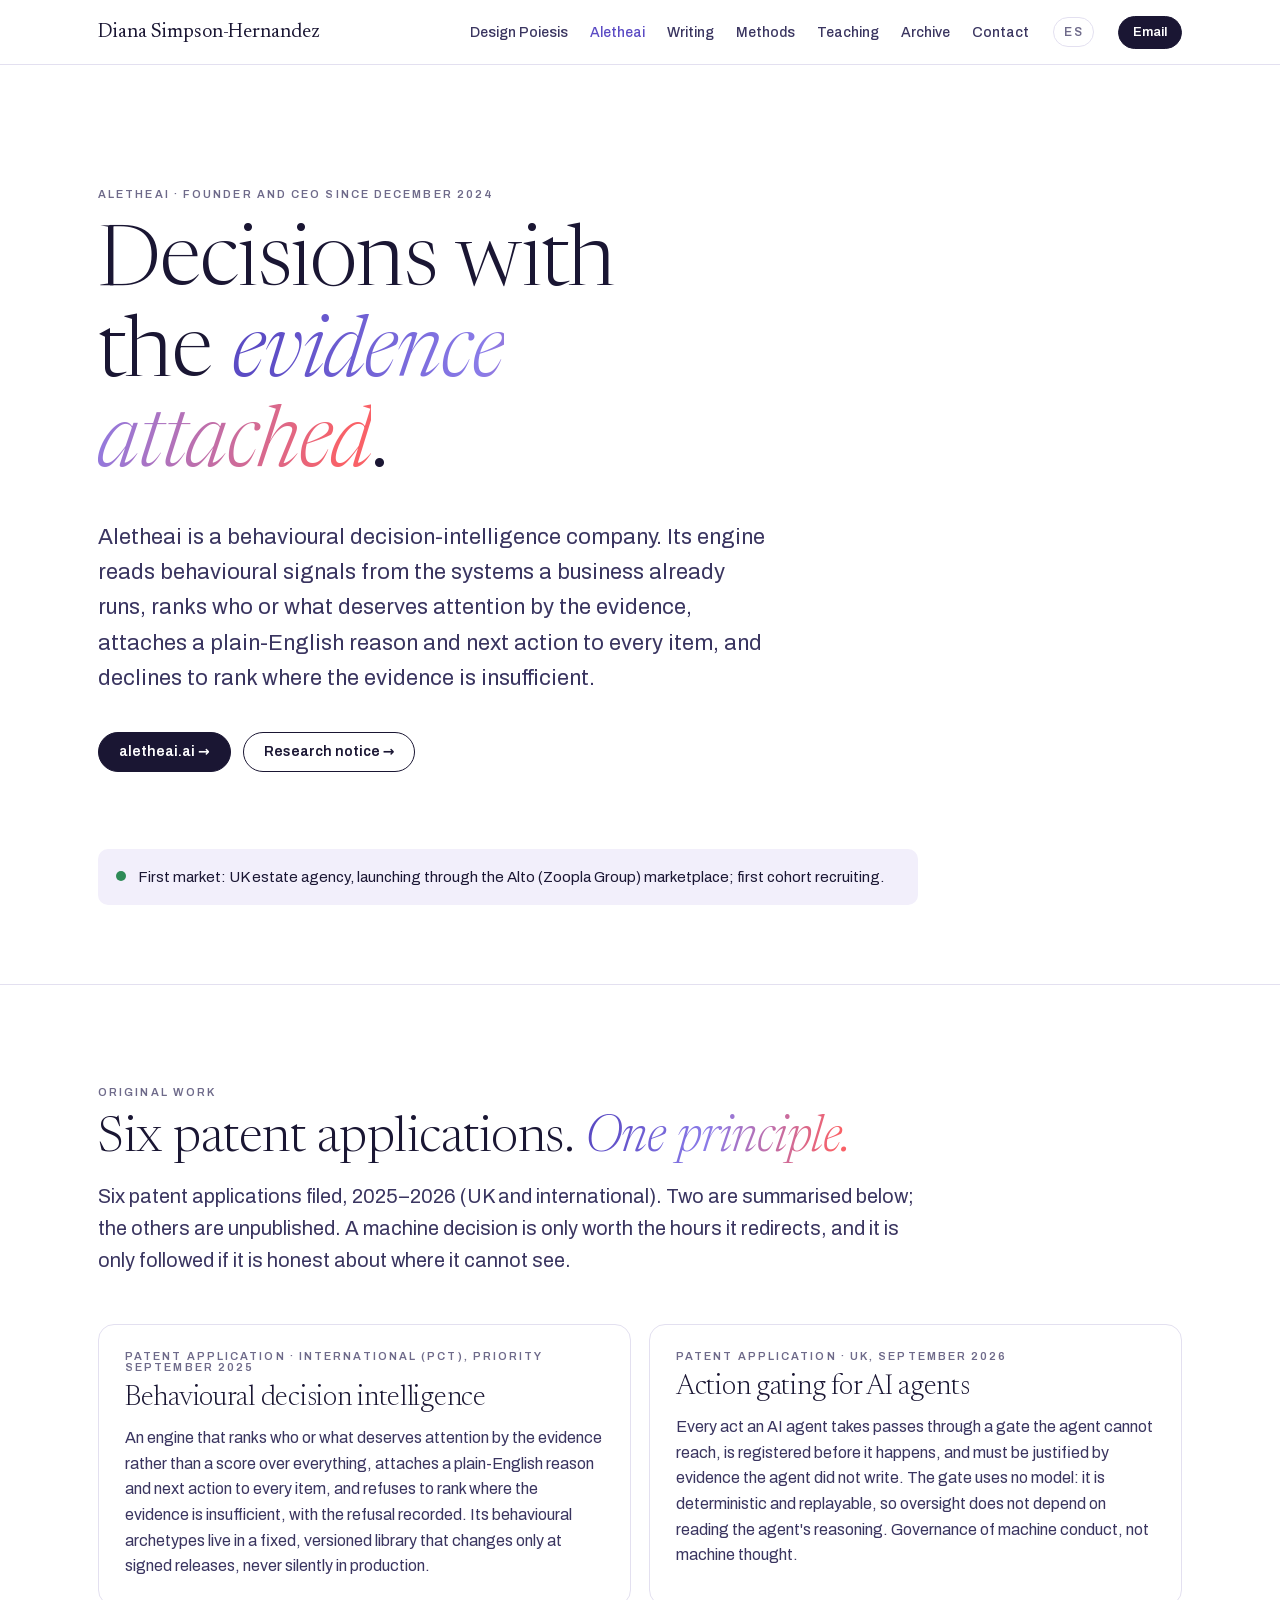
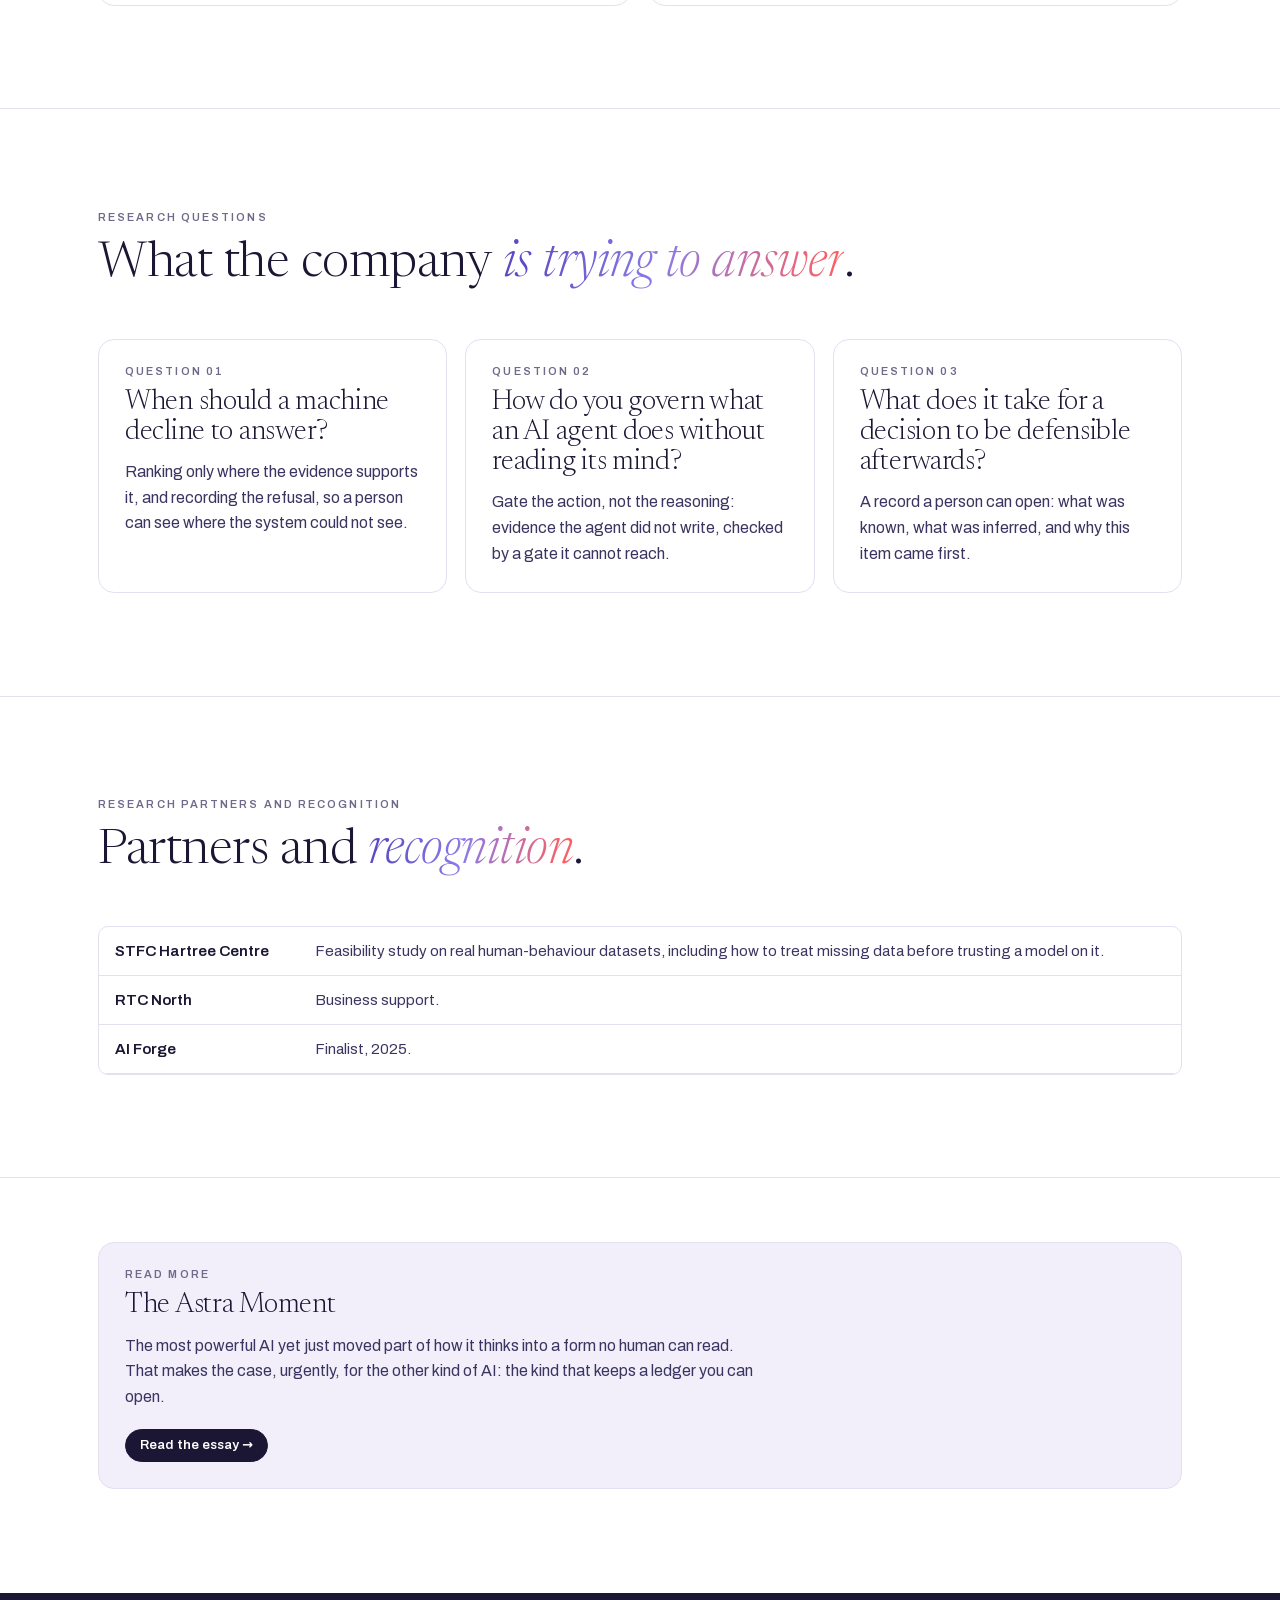
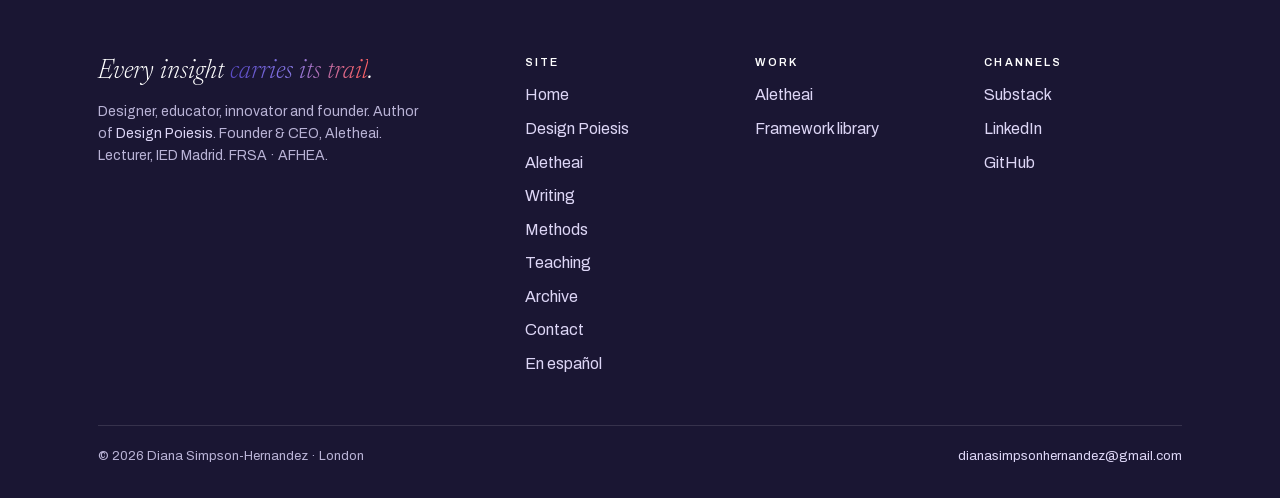
==== commit c7a91011: "Design Poiesis at the centre; home reframed around Diana - New /design-poiesis/ page (data/poiesis.j" ====
--- a/aletheai/index.html
+++ b/aletheai/index.html
@@ -34,13 +34,13 @@
 <link rel="sitemap" type="application/xml" href="/sitemap.xml">
 <link rel="alternate" type="application/rss+xml" title="Diana Simpson-Hernandez on Substack" href="https://dianasimpsonhernandez.substack.com/feed">
 <script defer src="https://cloud.umami.is/script.js" data-website-id="a98055b4-17b2-4091-b09e-3b3b5b34b4ad"></script>
-<script type="application/ld+json">{"@context": "https://schema.org", "@graph": [{"@type": "Person", "@id": "https://dianasimpsonhernandez.com/#person", "name": "Diana Simpson-Hernandez", "alternateName": "Diana Simpson Hernandez", "url": "https://dianasimpsonhernandez.com/", "image": "https://dianasimpsonhernandez.com/assets/dshlogo.png", "jobTitle": "Founder & CEO, Aletheai", "description": "Designer, researcher and founder. Founder and CEO of Aletheai (behavioural decision intelligence; six patent applications filed). Lecturer at IED Madrid; mentor at London College of Communication (UAL). FRSA, AFHEA.", "email": "mailto:dianasimpsonhernandez@gmail.com", "knowsLanguage": ["en", "es"], "knowsAbout": ["Decision intelligence", "AI governance", "AI assurance", "Behavioural design", "Product design", "Speculative design", "AI-native product development"], "alumniOf": [{"@type": "CollegeOrUniversity", "name": "Royal College of Art"}, {"@type": "CollegeOrUniversity", "name": "Central Saint Martins, University of the Arts London"}], "memberOf": [{"@type": "Organization", "name": "Royal Society of Arts"}, {"@type": "Organization", "name": "Advance HE (Higher Education Academy)"}], "worksFor": {"@type": "Organization", "name": "Aletheai", "url": "https://aletheai.ai"}, "affiliation": [{"@type": "CollegeOrUniversity", "name": "IED Madrid"}, {"@type": "CollegeOrUniversity", "name": "London College of Communication, University of the Arts London"}], "sameAs": ["https://dianasimpsonhernandez.substack.com", "https://linkedin.com/in/dianasimpson", "https://github.com/dsimpsonh", "https://aletheai.ai", "https://substack.com/@dianasimpsonhernandez"]}, {"@type": "WebSite", "@id": "https://dianasimpsonhernandez.com/#website", "url": "https://dianasimpsonhernandez.com/", "name": "Diana Simpson-Hernandez", "publisher": {"@id": "https://dianasimpsonhernandez.com/#person"}, "inLanguage": ["en-GB", "es"]}, {"@type": "Organization", "name": "Aletheai", "url": "https://aletheai.ai", "founder": {"@id": "https://dianasimpsonhernandez.com/#person"}, "foundingDate": "2024-12"}, {"@type": "BreadcrumbList", "itemListElement": [{"@type": "ListItem", "position": 1, "name": "Home", "item": "https://dianasimpsonhernandez.com/"}, {"@type": "ListItem", "position": 2, "name": "Aletheai", "item": "https://dianasimpsonhernandez.com/aletheai/"}]}]}</script>
+<script type="application/ld+json">{"@context": "https://schema.org", "@graph": [{"@type": "Person", "@id": "https://dianasimpsonhernandez.com/#person", "name": "Diana Simpson-Hernandez", "alternateName": "Diana Simpson Hernandez", "url": "https://dianasimpsonhernandez.com/", "image": "https://dianasimpsonhernandez.com/assets/dshlogo.png", "jobTitle": "Designer, educator and founder · Author of Design Poiesis · Founder & CEO, Aletheai", "description": "Designer, educator, innovator and founder. Author of Design Poiesis, a design methodology for the age of AI. Founder and CEO of Aletheai (behavioural decision intelligence; six patent applications filed). Lecturer at IED Madrid; mentor at London College of Communication (UAL). FRSA, AFHEA.", "email": "mailto:dianasimpsonhernandez@gmail.com", "knowsLanguage": ["en", "es"], "knowsAbout": ["Design Poiesis", "Design methodology", "Decision intelligence", "AI governance", "AI assurance", "Behavioural design", "Product design", "Speculative design", "AI-native product development"], "alumniOf": [{"@type": "CollegeOrUniversity", "name": "Royal College of Art"}, {"@type": "CollegeOrUniversity", "name": "Central Saint Martins, University of the Arts London"}], "memberOf": [{"@type": "Organization", "name": "Royal Society of Arts"}, {"@type": "Organization", "name": "Advance HE (Higher Education Academy)"}], "worksFor": {"@type": "Organization", "name": "Aletheai", "url": "https://aletheai.ai"}, "affiliation": [{"@type": "CollegeOrUniversity", "name": "IED Madrid"}, {"@type": "CollegeOrUniversity", "name": "London College of Communication, University of the Arts London"}], "sameAs": ["https://dianasimpsonhernandez.substack.com", "https://linkedin.com/in/dianasimpson", "https://github.com/dsimpsonh", "https://aletheai.ai", "https://substack.com/@dianasimpsonhernandez"]}, {"@type": "WebSite", "@id": "https://dianasimpsonhernandez.com/#website", "url": "https://dianasimpsonhernandez.com/", "name": "Diana Simpson-Hernandez", "publisher": {"@id": "https://dianasimpsonhernandez.com/#person"}, "inLanguage": ["en-GB", "es"]}, {"@type": "Organization", "name": "Aletheai", "url": "https://aletheai.ai", "founder": {"@id": "https://dianasimpsonhernandez.com/#person"}, "foundingDate": "2024-12"}, {"@type": "BreadcrumbList", "itemListElement": [{"@type": "ListItem", "position": 1, "name": "Home", "item": "https://dianasimpsonhernandez.com/"}, {"@type": "ListItem", "position": 2, "name": "Aletheai", "item": "https://dianasimpsonhernandez.com/aletheai/"}]}]}</script>
 </head>
 <body>
 <a class="skip" href="#main">Skip to content</a>
 <header class="nav"><div class="wrap">
 <a class="brand" href="/">Diana Simpson-Hernandez</a>
-<ul><li><a href="/aletheai/" aria-current="page">Aletheai</a></li><li><a href="/writing/">Writing</a></li><li><a href="/methods/">Methods</a></li><li><a href="/teaching/">Teaching</a></li><li><a href="/archive/">Archive</a></li><li><a href="/contact/">Contact</a></li></ul>
+<ul><li><a href="/design-poiesis/">Design Poiesis</a></li><li><a href="/aletheai/" aria-current="page">Aletheai</a></li><li><a href="/writing/">Writing</a></li><li><a href="/methods/">Methods</a></li><li><a href="/teaching/">Teaching</a></li><li><a href="/archive/">Archive</a></li><li><a href="/contact/">Contact</a></li></ul>
 <a class="lang" href="/es/" hreflang="es" lang="es" title="En español">ES</a>
 <a href="mailto:dianasimpsonhernandez@gmail.com" class="btn sm cta" data-umami-event="email_click" data-umami-event-position="nav">Email</a>
 </div></header>
@@ -71,9 +71,9 @@
 </main>
 <footer><div class="wrap">
 <div class="cols">
-<div><p class="big">AI that keeps a <em class="grad">record you can open</em>.</p>
-<p style="font-size:14px;max-width:38ch">Designer, researcher and founder. Founder &amp; CEO, Aletheai. Lecturer, IED Madrid. FRSA · AFHEA.</p></div>
-<div><h4>Site</h4><ul><li><a href="/">Home</a></li><li><a href="/aletheai/">Aletheai</a></li><li><a href="/writing/">Writing</a></li><li><a href="/methods/">Methods</a></li><li><a href="/teaching/">Teaching</a></li><li><a href="/archive/">Archive</a></li><li><a href="/contact/">Contact</a></li><li><a href="/es/">En español</a></li></ul></div>
+<div><p class="big">Every insight <em class="grad">carries its trail</em>.</p>
+<p style="font-size:14px;max-width:40ch">Designer, educator, innovator and founder. Author of <a href="/design-poiesis/">Design Poiesis</a>. Founder &amp; CEO, Aletheai. Lecturer, IED Madrid. FRSA · AFHEA.</p></div>
+<div><h4>Site</h4><ul><li><a href="/">Home</a></li><li><a href="/design-poiesis/">Design Poiesis</a></li><li><a href="/aletheai/">Aletheai</a></li><li><a href="/writing/">Writing</a></li><li><a href="/methods/">Methods</a></li><li><a href="/teaching/">Teaching</a></li><li><a href="/archive/">Archive</a></li><li><a href="/contact/">Contact</a></li><li><a href="/es/">En español</a></li></ul></div>
 <div><h4>Work</h4><ul><li><a href="https://aletheai.ai" target="_blank" rel="noopener">Aletheai</a></li><li><a href="https://frameworks.dianasimpsonhernandez.com/">Framework library</a></li></ul></div>
 <div><h4>Channels</h4><ul><li><a href="https://dianasimpsonhernandez.substack.com?utm_source=dsh-site&utm_medium=footer&utm_campaign=substack" target="_blank" rel="noopener" data-umami-event="channel_click" data-umami-event-channel="substack" data-umami-event-position="footer">Substack</a></li><li><a href="https://linkedin.com/in/dianasimpson?utm_source=dsh-site&utm_medium=footer&utm_campaign=linkedin" target="_blank" rel="noopener" data-umami-event="channel_click" data-umami-event-channel="linkedin" data-umami-event-position="footer">LinkedIn</a></li><li><a href="https://github.com/dsimpsonh?utm_source=dsh-site&utm_medium=footer&utm_campaign=github" target="_blank" rel="noopener" data-umami-event="channel_click" data-umami-event-channel="github" data-umami-event-position="footer">GitHub</a></li></ul></div>
 </div>
--- a/styles/site.css
+++ b/styles/site.css
@@ -134,3 +134,35 @@
 .book{display:grid;grid-template-columns:auto 1fr;gap:28px;align-items:center}
 .book .cover{width:120px;aspect-ratio:2/3;border-radius:6px;background:var(--grad);display:flex;align-items:flex-end;padding:12px;color:#fff;font:italic 300 17px/1.1 var(--display);box-shadow:0 18px 30px -18px rgba(42,27,94,.6)}
 @media(max-width:520px){.book{grid-template-columns:1fr}}
+/* Design Poiesis */
+.dp-shape{border:1px solid var(--line);border-radius:var(--r);overflow:hidden;background:#fff}
+.dp-rail{padding:12px 20px;font:600 11px/1.5 var(--sans);letter-spacing:.14em;text-transform:uppercase}
+.dp-rail.a{background:var(--lilac);color:var(--purple);border-bottom:1px solid var(--line)}.dp-rail.b{background:var(--ink);color:var(--pop)}
+.dp-ground{padding:14px 20px 0;font-size:14px;color:var(--muted)}
+.dp-flow{list-style:none;margin:0;padding:18px 20px 8px;display:grid;grid-template-columns:1fr 2.1fr 1fr 1fr 1.25fr;gap:22px}
+.dp-flow>li{border:1px solid var(--line);border-radius:var(--rs);padding:14px 14px 16px;display:flex;flex-direction:column;gap:5px;position:relative;background:#fff;min-width:0}
+.dp-flow>li:not(:last-child)::after{content:"→";position:absolute;right:-18px;top:50%;transform:translateY(-50%);color:var(--violet);font-weight:700;font-size:15px}
+.dp-flow .n{font:600 10.5px/1 var(--sans);letter-spacing:.14em;color:var(--purple)}
+.dp-flow b{font:700 15px/1.15 var(--sans);letter-spacing:.06em;color:var(--ink)}
+.dp-flow small{font-size:13px;line-height:1.35;color:var(--muted)}
+.dp-flow .loop{background:var(--lilac);border-color:var(--pop);flex-direction:row;align-items:stretch;gap:10px;padding:10px}
+.dp-flow .loop>div{flex:1;display:flex;flex-direction:column;gap:5px;background:#fff;border-radius:8px;padding:10px 12px;min-width:0}
+.dp-flow .loop>i{align-self:center;font-style:normal;font-weight:700;color:var(--coral-ink);font-size:18px}
+.dp-flow .gate{background:var(--deep);border-color:transparent}.dp-flow .gate b{color:#fff}.dp-flow .gate small{color:#C9C0F0}.dp-flow .gate .n{color:var(--pop)}
+.dp-axis{display:flex;align-items:center;gap:12px;padding:6px 20px 16px;font:600 10.5px/1 var(--sans);letter-spacing:.14em;text-transform:uppercase;color:var(--muted)}
+.dp-axis span{flex:1;height:2px;background:var(--grad);border-radius:2px}
+.dp-note{padding:0 20px 18px;font-size:13.5px;color:var(--muted);margin:0}
+@media(max-width:900px){.dp-flow{grid-template-columns:1fr;gap:20px}.dp-flow>li:not(:last-child)::after{content:"↓";right:auto;left:50%;top:auto;bottom:-19px;transform:translateX(-50%)}}
+@media(max-width:480px){.dp-flow .loop{flex-direction:column}.dp-flow .loop>i{transform:rotate(90deg)}}
+.dp-dl{display:grid;grid-template-columns:118px minmax(0,1fr);gap:7px 14px;margin:8px 0 0;font-size:14.5px}
+.dp-dl dt{font:600 10.5px/1.7 var(--sans);letter-spacing:.12em;text-transform:uppercase;color:var(--muted)}.dp-dl dd{margin:0}
+@media(max-width:480px){.dp-dl{grid-template-columns:1fr;gap:2px}.dp-dl dd{margin-bottom:8px}}
+.dots{letter-spacing:.12em;color:var(--purple);font-size:12px}
+.dp-feature{display:grid;grid-template-columns:1fr 1fr;gap:clamp(24px,4vw,56px);align-items:start;margin-bottom:28px}
+@media(max-width:820px){.dp-feature{grid-template-columns:1fr}}
+.dp-feature ul.clean{font-size:15.5px}
+.pull{font:italic 300 clamp(22px,2.4vw,30px)/1.3 var(--display);color:var(--ink);border-left:3px solid var(--coral);padding-left:20px;margin:0;max-width:40ch}
+.ol-num{counter-reset:o;list-style:none;padding:0;margin:0;display:grid;gap:12px}
+.ol-num li{counter-increment:o;position:relative;padding-left:40px;font-size:16px}
+.ol-num li::before{content:counter(o,decimal-leading-zero);position:absolute;left:0;top:1px;font:600 12px/1.6 var(--sans);letter-spacing:.08em;color:var(--purple)}
+.badge{display:inline-flex;align-items:center;gap:8px;font:600 11px/1 var(--sans);letter-spacing:.14em;text-transform:uppercase;color:var(--coral-ink);border:1px solid #FFC9CB;background:#FFF0F0;border-radius:999px;padding:8px 12px}
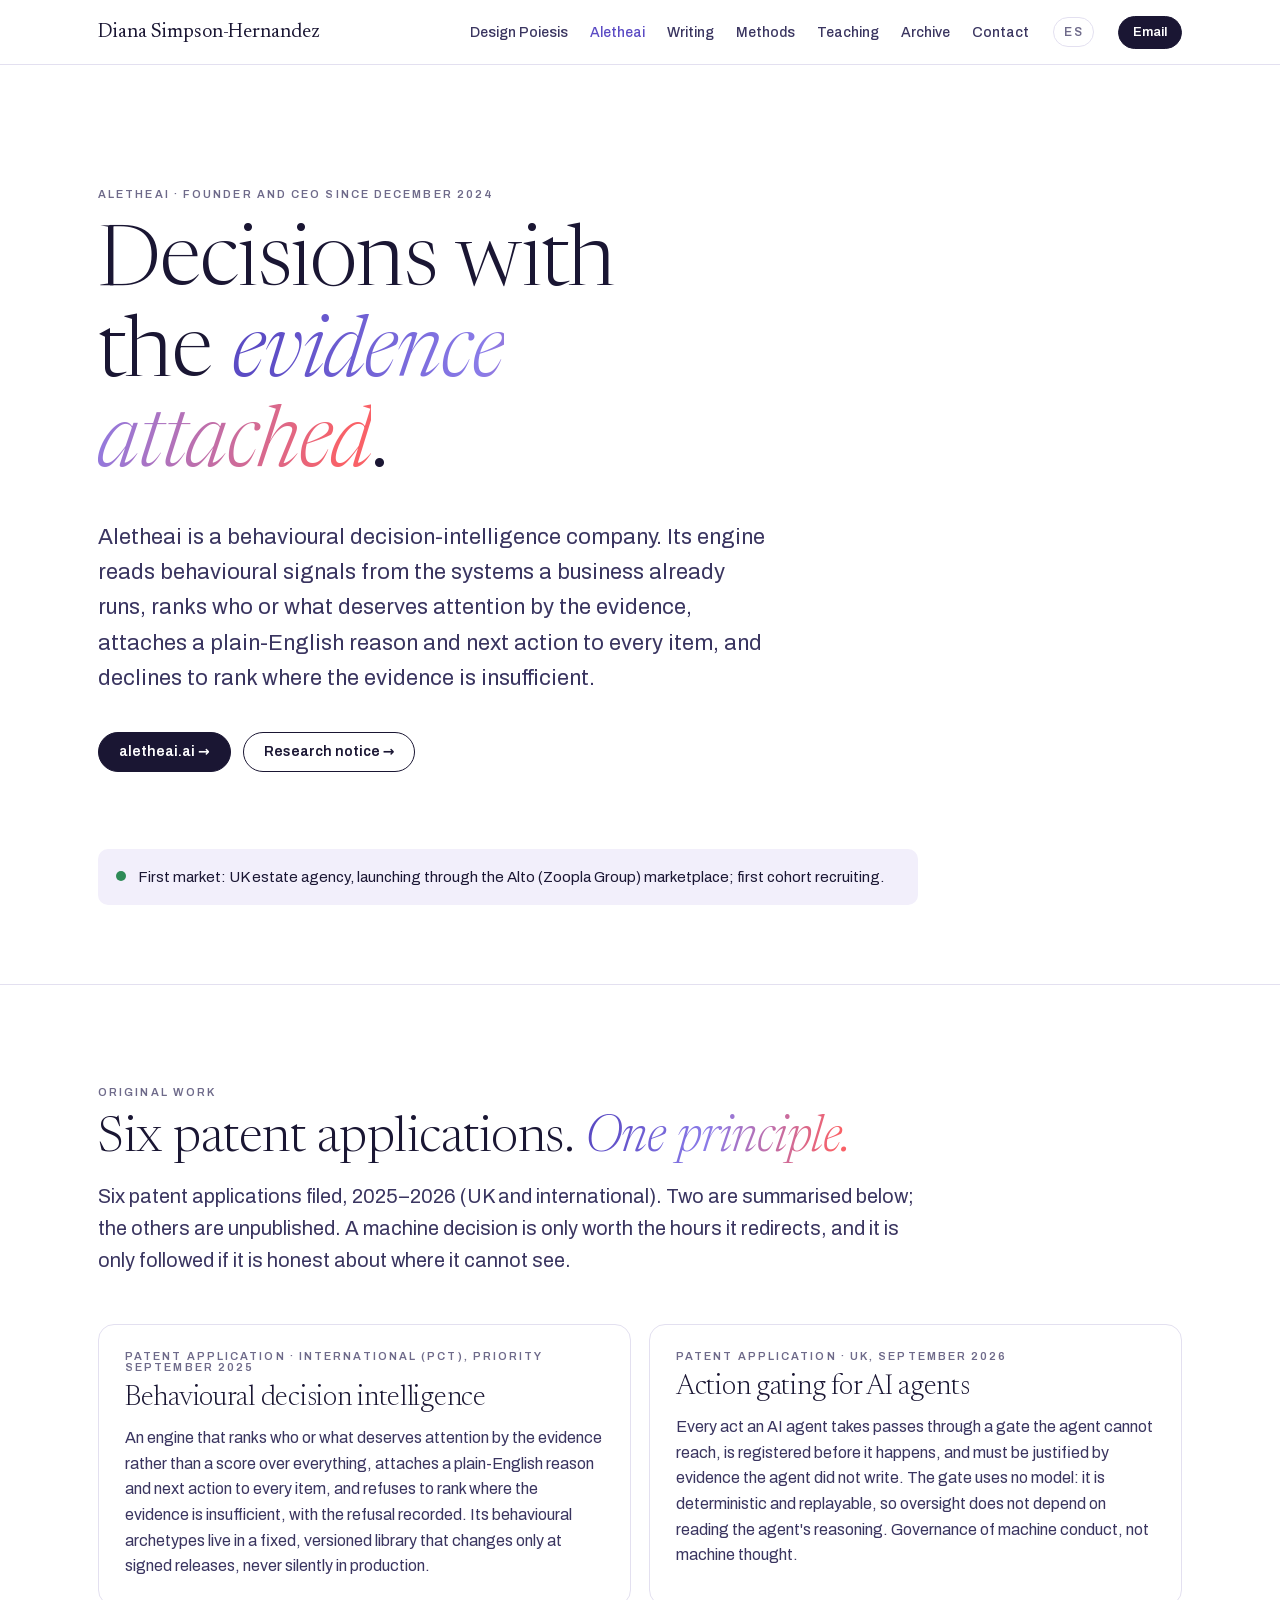
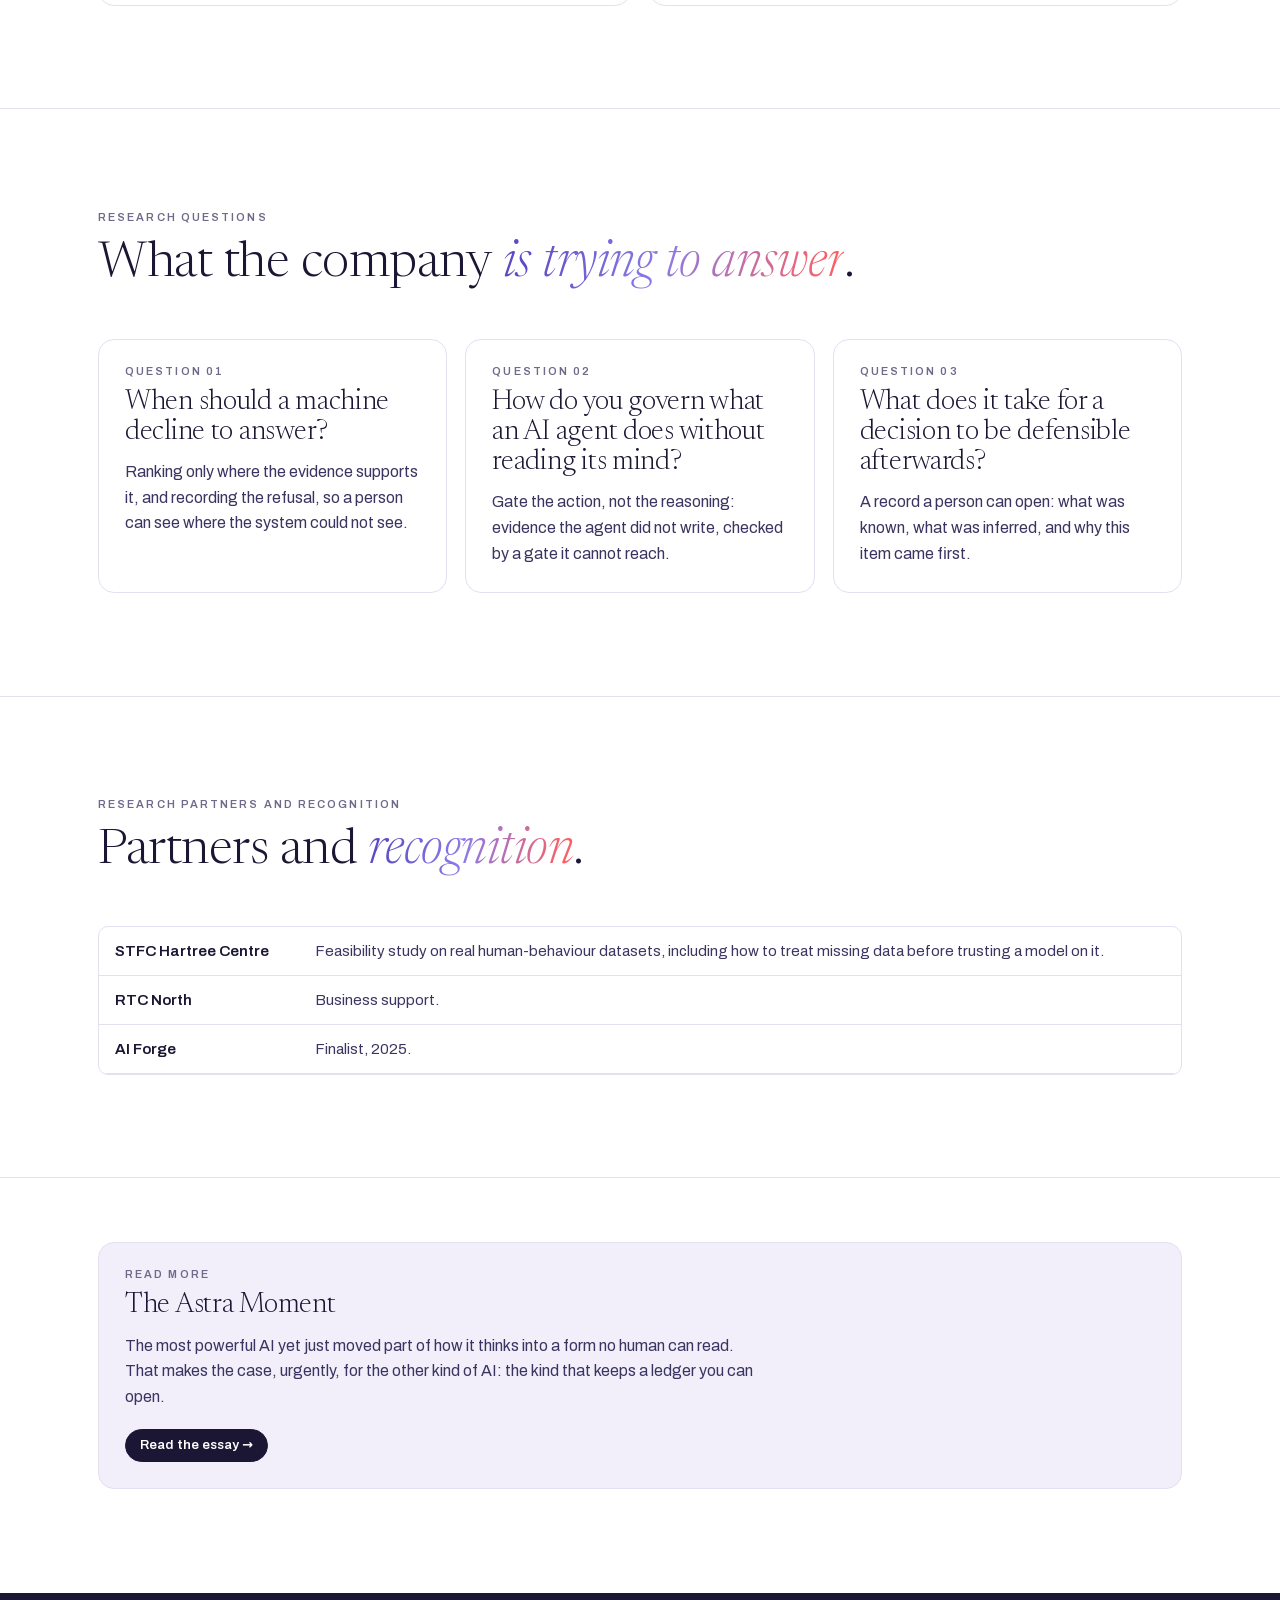
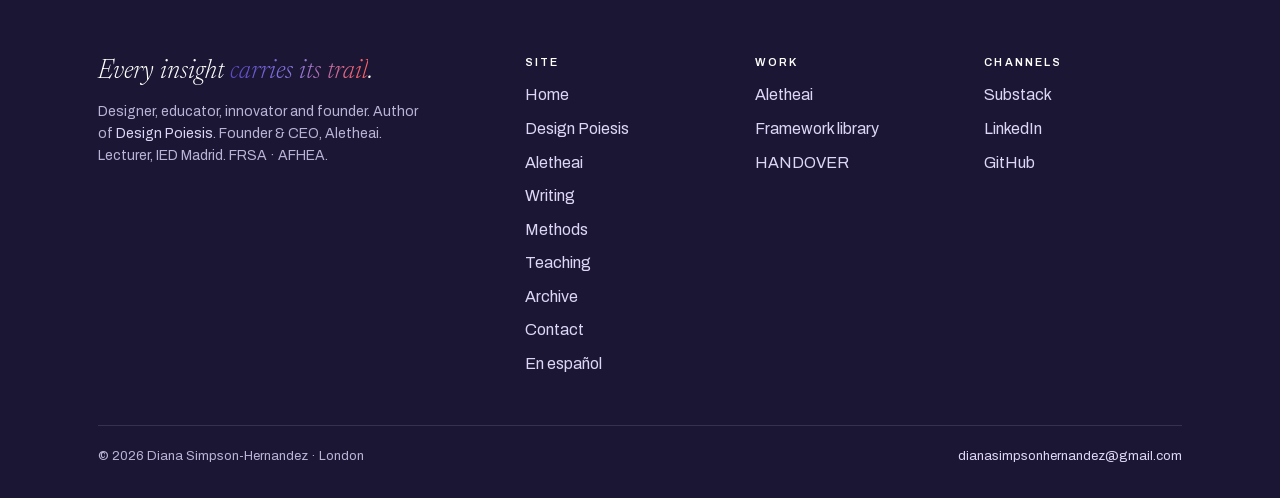
==== commit 573b443d: "Footer: add HANDOVER under Work (all pages) Co-Authored-By: Claude Opus 5.5 <noreply@anthropic.com> " ====
--- a/aletheai/index.html
+++ b/aletheai/index.html
@@ -74,7 +74,7 @@
 <div><p class="big">Every insight <em class="grad">carries its trail</em>.</p>
 <p style="font-size:14px;max-width:40ch">Designer, educator, innovator and founder. Author of <a href="/design-poiesis/">Design Poiesis</a>. Founder &amp; CEO, Aletheai. Lecturer, IED Madrid. FRSA · AFHEA.</p></div>
 <div><h4>Site</h4><ul><li><a href="/">Home</a></li><li><a href="/design-poiesis/">Design Poiesis</a></li><li><a href="/aletheai/">Aletheai</a></li><li><a href="/writing/">Writing</a></li><li><a href="/methods/">Methods</a></li><li><a href="/teaching/">Teaching</a></li><li><a href="/archive/">Archive</a></li><li><a href="/contact/">Contact</a></li><li><a href="/es/">En español</a></li></ul></div>
-<div><h4>Work</h4><ul><li><a href="https://aletheai.ai" target="_blank" rel="noopener">Aletheai</a></li><li><a href="https://frameworks.dianasimpsonhernandez.com/">Framework library</a></li></ul></div>
+<div><h4>Work</h4><ul><li><a href="https://aletheai.ai" target="_blank" rel="noopener">Aletheai</a></li><li><a href="https://frameworks.dianasimpsonhernandez.com/">Framework library</a></li><li><a href="https://handover.dianasimpsonhernandez.com/" target="_blank" rel="noopener">HANDOVER</a></li></ul></div>
 <div><h4>Channels</h4><ul><li><a href="https://dianasimpsonhernandez.substack.com?utm_source=dsh-site&utm_medium=footer&utm_campaign=substack" target="_blank" rel="noopener" data-umami-event="channel_click" data-umami-event-channel="substack" data-umami-event-position="footer">Substack</a></li><li><a href="https://linkedin.com/in/dianasimpson?utm_source=dsh-site&utm_medium=footer&utm_campaign=linkedin" target="_blank" rel="noopener" data-umami-event="channel_click" data-umami-event-channel="linkedin" data-umami-event-position="footer">LinkedIn</a></li><li><a href="https://github.com/dsimpsonh?utm_source=dsh-site&utm_medium=footer&utm_campaign=github" target="_blank" rel="noopener" data-umami-event="channel_click" data-umami-event-channel="github" data-umami-event-position="footer">GitHub</a></li></ul></div>
 </div>
 <div class="base"><span>© 2026 Diana Simpson-Hernandez · London</span>
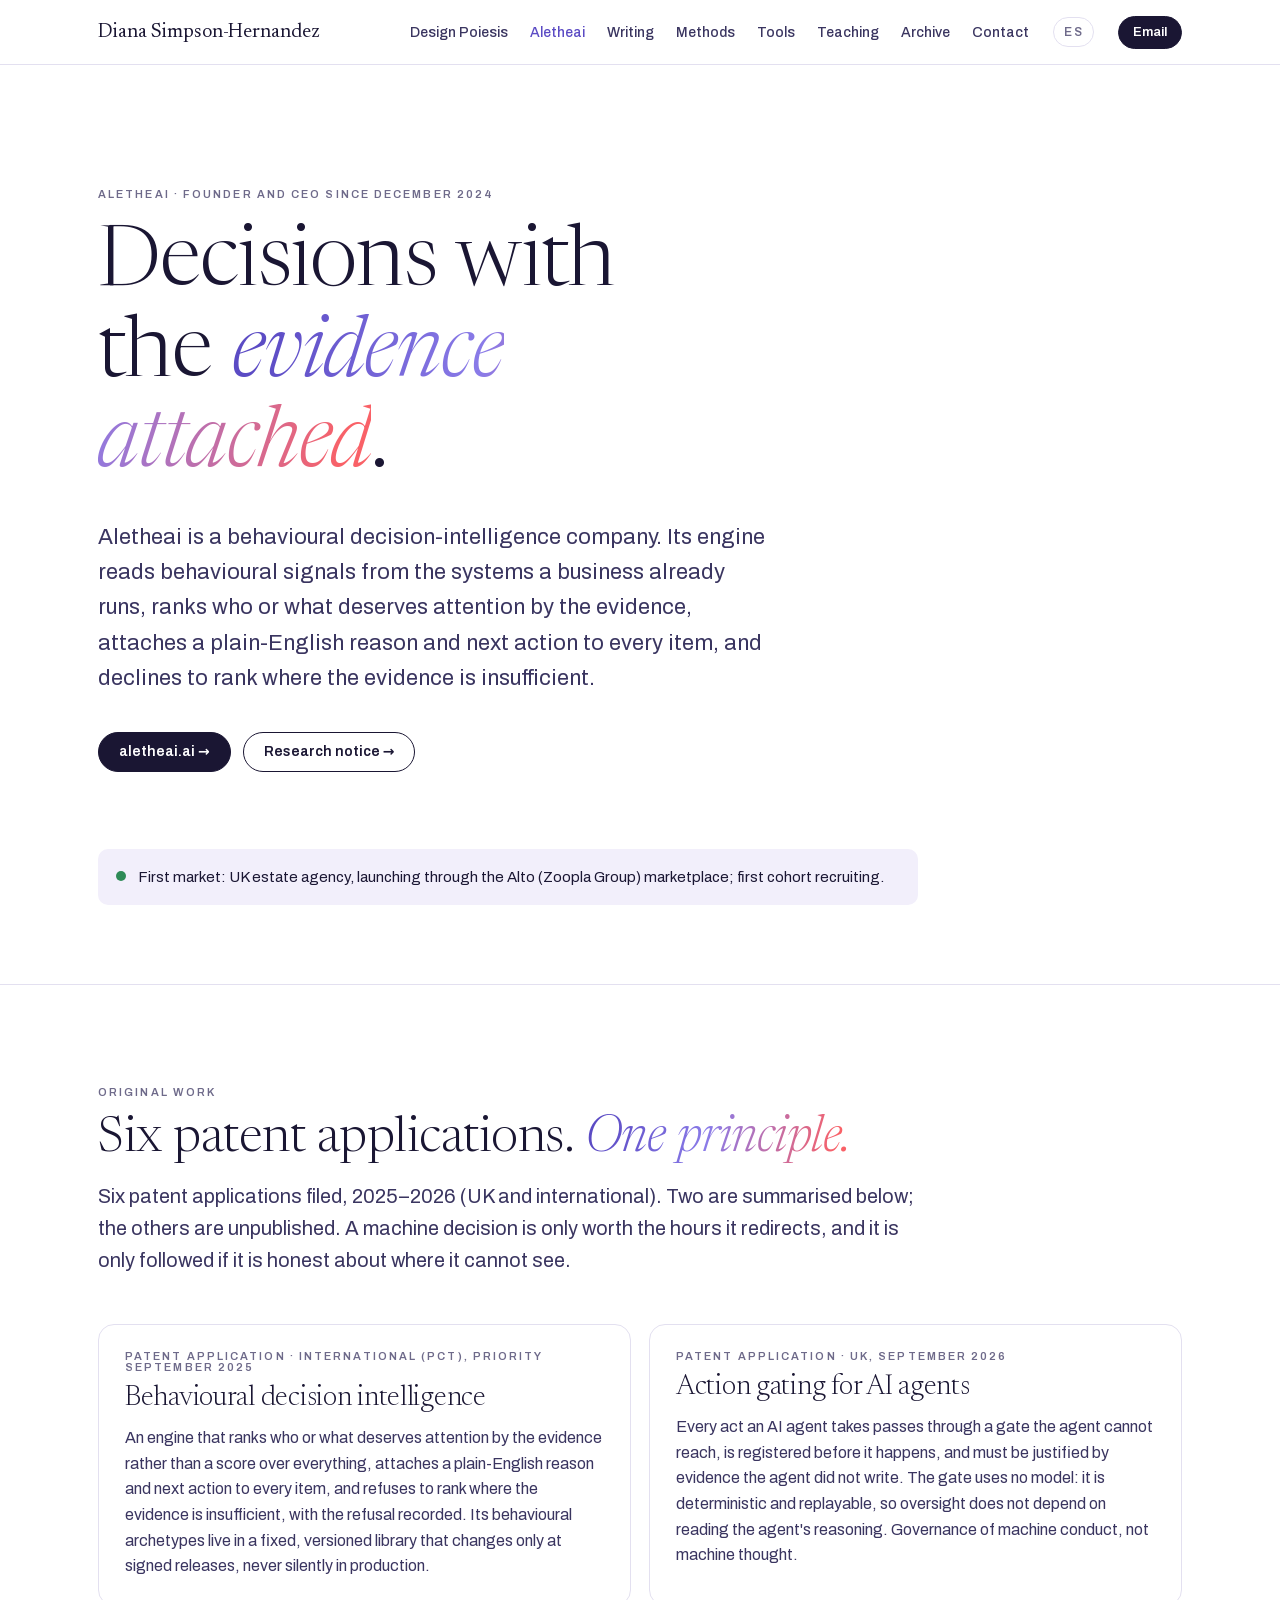
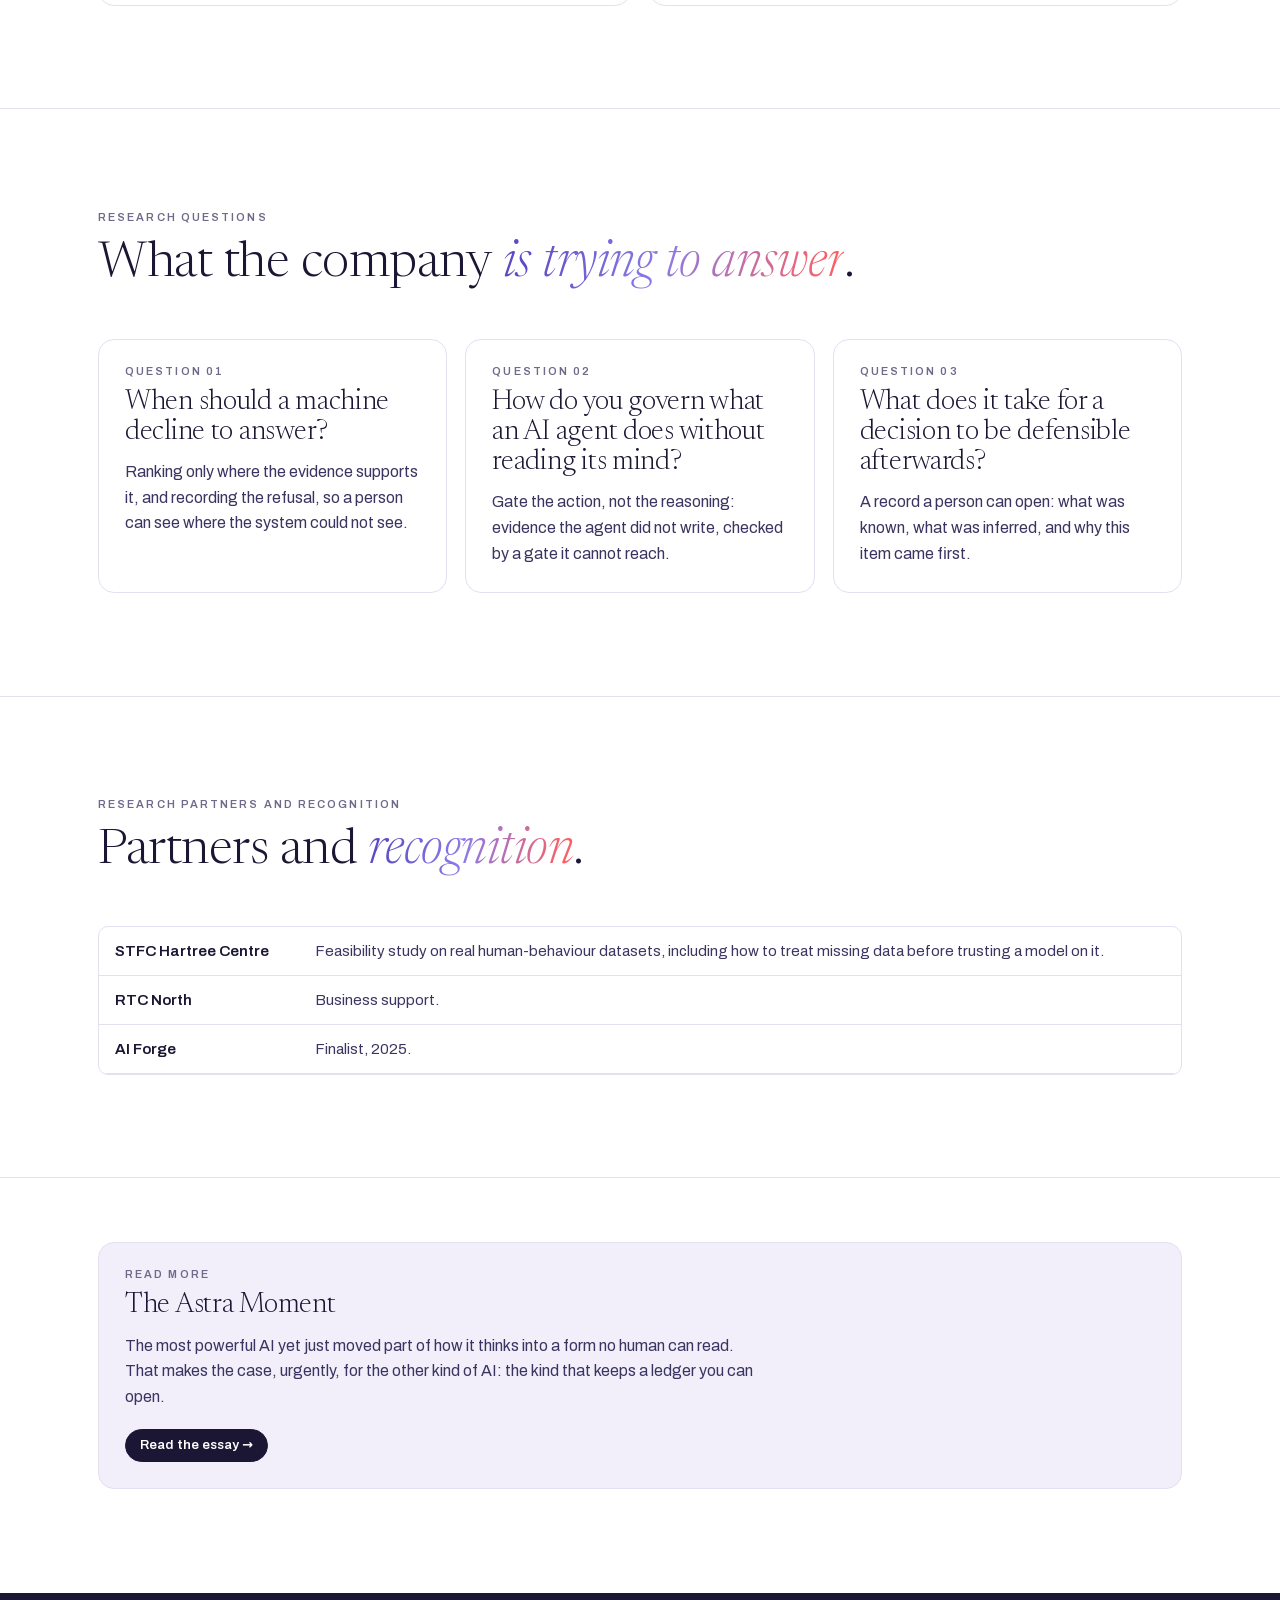
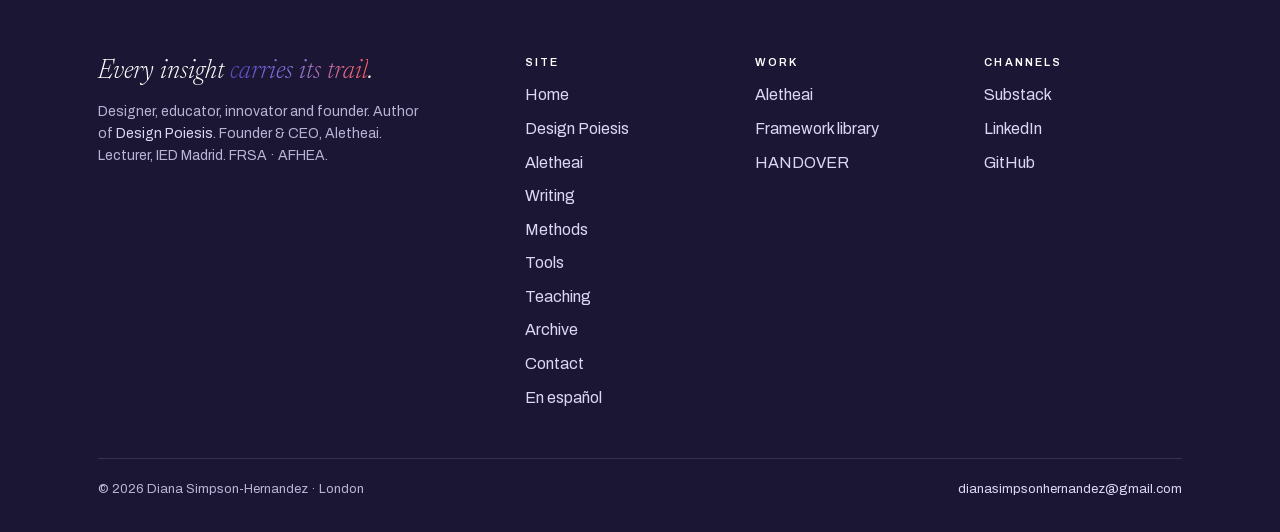
==== commit 8bdd0608: "Tools page: HANDOVER and the canvases in one place, free and paid tiers; Methods keeps the five meth" ====
--- a/aletheai/index.html
+++ b/aletheai/index.html
@@ -40,7 +40,7 @@
 <a class="skip" href="#main">Skip to content</a>
 <header class="nav"><div class="wrap">
 <a class="brand" href="/">Diana Simpson-Hernandez</a>
-<ul><li><a href="/design-poiesis/">Design Poiesis</a></li><li><a href="/aletheai/" aria-current="page">Aletheai</a></li><li><a href="/writing/">Writing</a></li><li><a href="/methods/">Methods</a></li><li><a href="/teaching/">Teaching</a></li><li><a href="/archive/">Archive</a></li><li><a href="/contact/">Contact</a></li></ul>
+<ul><li><a href="/design-poiesis/">Design Poiesis</a></li><li><a href="/aletheai/" aria-current="page">Aletheai</a></li><li><a href="/writing/">Writing</a></li><li><a href="/methods/">Methods</a></li><li><a href="/tools/">Tools</a></li><li><a href="/teaching/">Teaching</a></li><li><a href="/archive/">Archive</a></li><li><a href="/contact/">Contact</a></li></ul>
 <a class="lang" href="/es/" hreflang="es" lang="es" title="En español">ES</a>
 <a href="mailto:dianasimpsonhernandez@gmail.com" class="btn sm cta" data-umami-event="email_click" data-umami-event-position="nav">Email</a>
 </div></header>
@@ -73,7 +73,7 @@
 <div class="cols">
 <div><p class="big">Every insight <em class="grad">carries its trail</em>.</p>
 <p style="font-size:14px;max-width:40ch">Designer, educator, innovator and founder. Author of <a href="/design-poiesis/">Design Poiesis</a>. Founder &amp; CEO, Aletheai. Lecturer, IED Madrid. FRSA · AFHEA.</p></div>
-<div><h4>Site</h4><ul><li><a href="/">Home</a></li><li><a href="/design-poiesis/">Design Poiesis</a></li><li><a href="/aletheai/">Aletheai</a></li><li><a href="/writing/">Writing</a></li><li><a href="/methods/">Methods</a></li><li><a href="/teaching/">Teaching</a></li><li><a href="/archive/">Archive</a></li><li><a href="/contact/">Contact</a></li><li><a href="/es/">En español</a></li></ul></div>
+<div><h4>Site</h4><ul><li><a href="/">Home</a></li><li><a href="/design-poiesis/">Design Poiesis</a></li><li><a href="/aletheai/">Aletheai</a></li><li><a href="/writing/">Writing</a></li><li><a href="/methods/">Methods</a></li><li><a href="/tools/">Tools</a></li><li><a href="/teaching/">Teaching</a></li><li><a href="/archive/">Archive</a></li><li><a href="/contact/">Contact</a></li><li><a href="/es/">En español</a></li></ul></div>
 <div><h4>Work</h4><ul><li><a href="https://aletheai.ai" target="_blank" rel="noopener">Aletheai</a></li><li><a href="https://frameworks.dianasimpsonhernandez.com/">Framework library</a></li><li><a href="https://handover.dianasimpsonhernandez.com/" target="_blank" rel="noopener">HANDOVER</a></li></ul></div>
 <div><h4>Channels</h4><ul><li><a href="https://dianasimpsonhernandez.substack.com?utm_source=dsh-site&utm_medium=footer&utm_campaign=substack" target="_blank" rel="noopener" data-umami-event="channel_click" data-umami-event-channel="substack" data-umami-event-position="footer">Substack</a></li><li><a href="https://linkedin.com/in/dianasimpson?utm_source=dsh-site&utm_medium=footer&utm_campaign=linkedin" target="_blank" rel="noopener" data-umami-event="channel_click" data-umami-event-channel="linkedin" data-umami-event-position="footer">LinkedIn</a></li><li><a href="https://github.com/dsimpsonh?utm_source=dsh-site&utm_medium=footer&utm_campaign=github" target="_blank" rel="noopener" data-umami-event="channel_click" data-umami-event-channel="github" data-umami-event-position="footer">GitHub</a></li></ul></div>
 </div>
--- a/styles/site.css
+++ b/styles/site.css
@@ -106,6 +106,9 @@
 .skip{position:absolute;left:-999px;top:0;background:#fff;padding:8px}.skip:focus{left:8px;z-index:99}
 @media(prefers-reduced-motion:reduce){*{transition:none!important;scroll-behavior:auto!important}}
 /* v5 · editorial profile */
+.tiers{display:grid;gap:0;margin-top:6px;border-top:1px solid var(--line)}
+.tier{padding:12px 0;border-bottom:1px solid var(--line)}.tier p{font-size:15px}
+.tier .lab{display:block;margin-bottom:4px}.tier.soon .lab{color:var(--muted)}
 .hero h1.name{max-width:16ch}
 .entries{display:grid;border-top:1px solid var(--line)}
 .entry{display:grid;grid-template-columns:150px minmax(0,1fr) auto;gap:6px 28px;padding:22px 0;border-bottom:1px solid var(--line);align-items:baseline}
